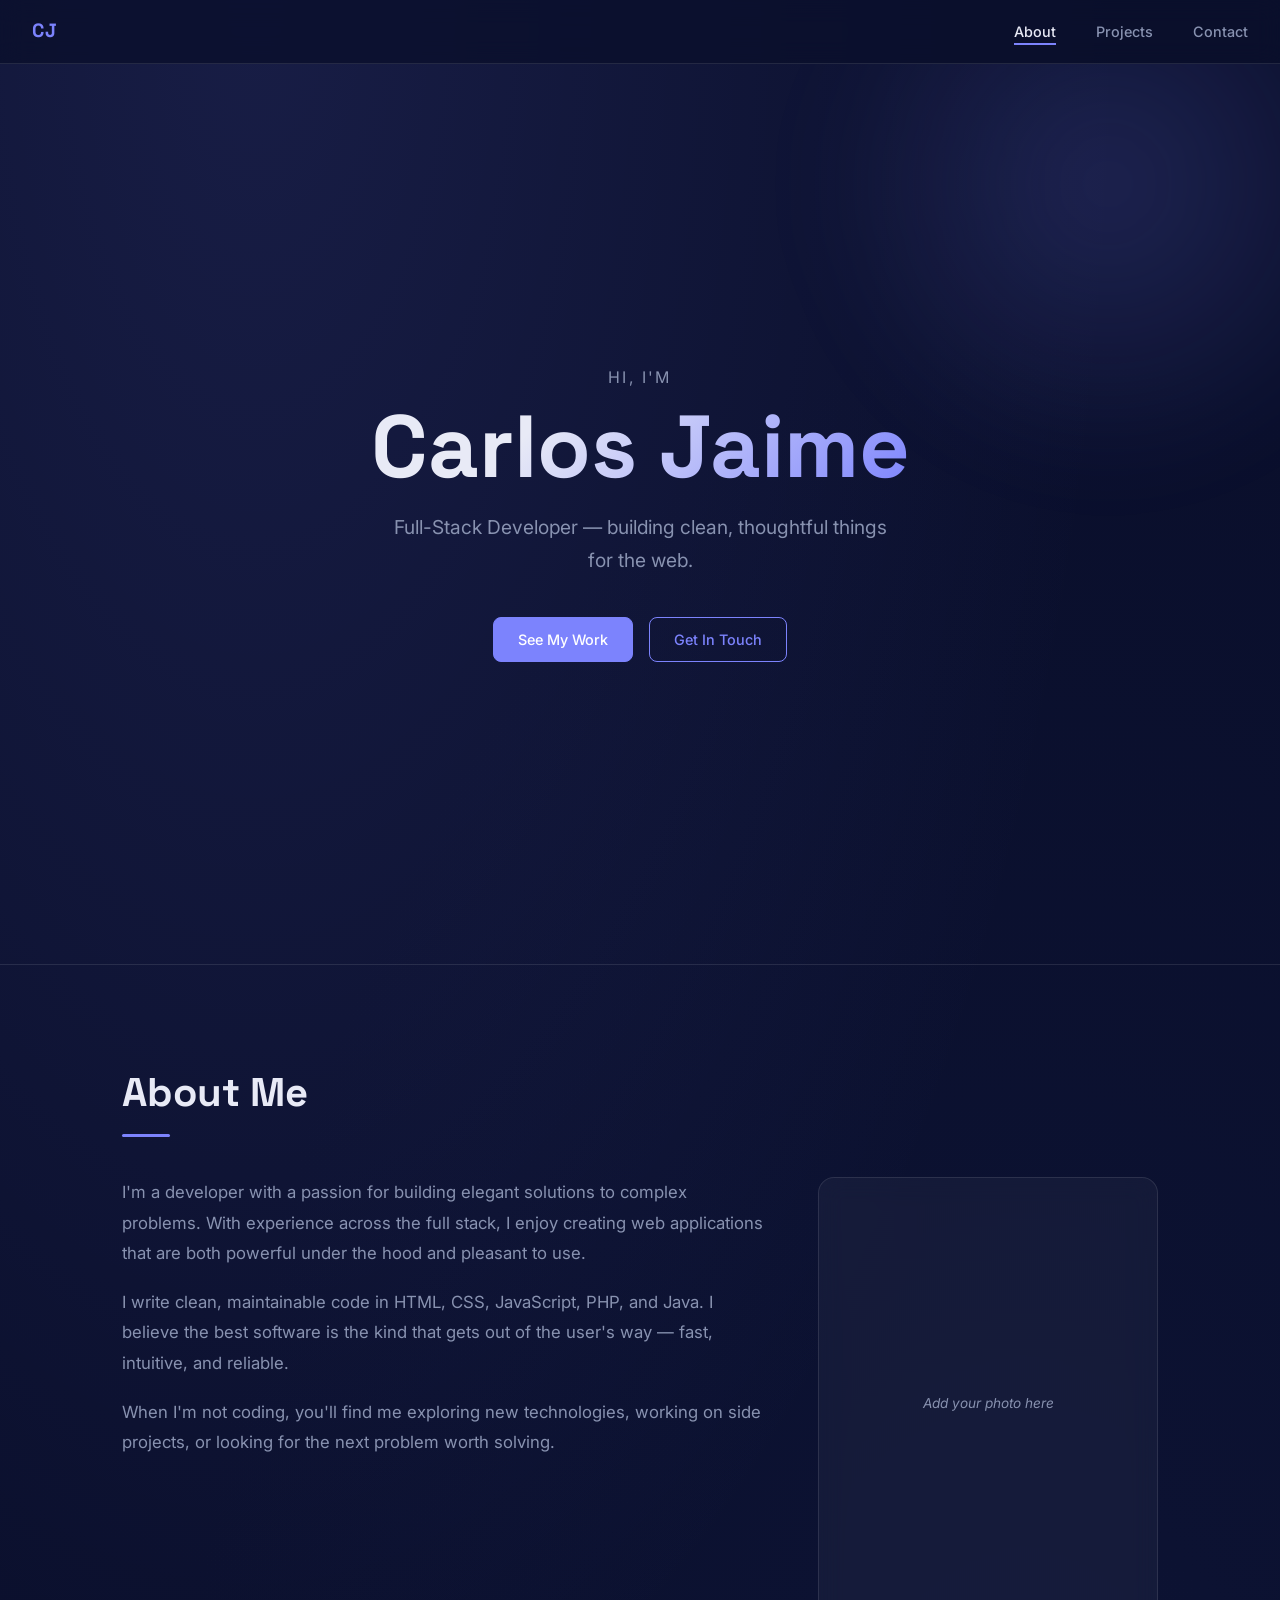
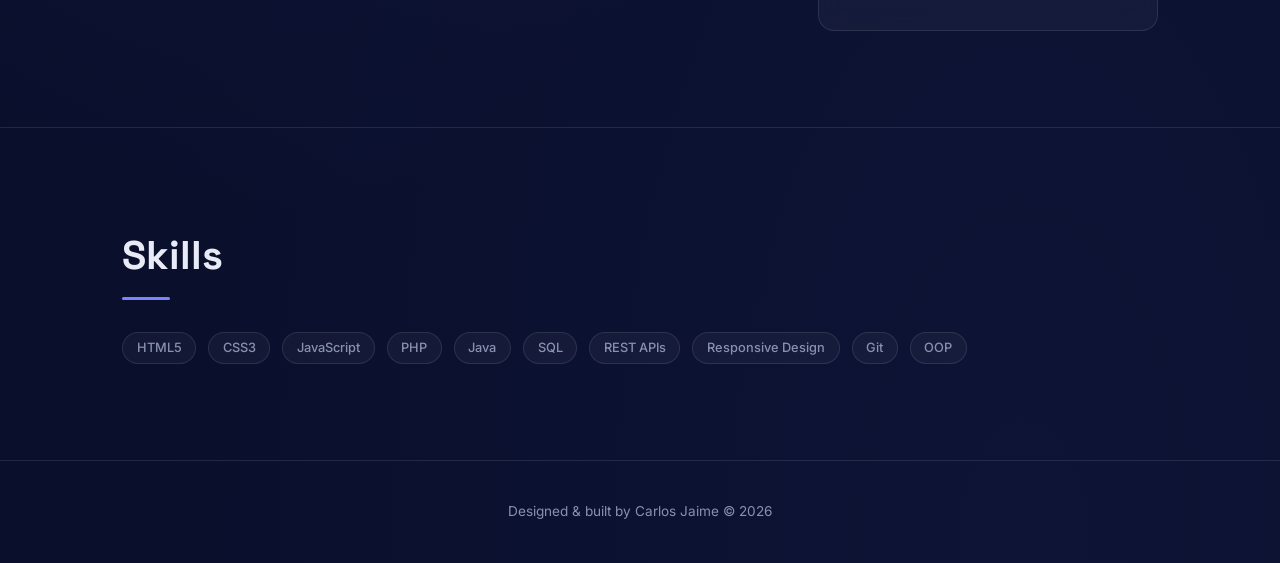
==== index.html @ a00077f0 "Initial portfolio site — 3-page glass-morphism layout - index.html: About Me with hero, bio grid, an" ====
<!DOCTYPE html>
<html lang="en">
<head>
  <meta charset="UTF-8">
  <meta name="viewport" content="width=device-width, initial-scale=1.0">
  <meta name="description" content="Portfolio of Carlos Jaime — Full-Stack Developer specializing in web technologies.">
  <title>Carlos Jaime — Developer</title>
  <link rel="stylesheet" href="css/style.css">
</head>
<body>

  <!-- ── Navigation ─────────────────────────────────────────────────────── -->
  <header>
    <nav class="nav" role="navigation" aria-label="Main navigation">
      <a href="index.html" class="nav__brand">CJ</a>
      <button class="nav__toggle" aria-label="Toggle navigation" aria-expanded="false">&#9776;</button>
      <ul class="nav__links">
        <li><a href="index.html"    class="nav__link">About</a></li>
        <li><a href="projects.html" class="nav__link">Projects</a></li>
        <li><a href="contact.html"  class="nav__link">Contact</a></li>
      </ul>
    </nav>
  </header>

  <main>

    <!-- ── Hero ───────────────────────────────────────────────────────────── -->
    <section class="hero" id="hero" aria-label="Introduction">
      <div class="hero__content">
        <p class="hero__greeting">Hi, I'm</p>
        <h1 class="hero__name">Carlos Jaime</h1>
        <p class="hero__tagline">
          Full-Stack Developer — building clean, thoughtful things for the web.
        </p>
        <div class="hero__actions">
          <a href="projects.html" class="btn btn--solid">See My Work</a>
          <a href="contact.html"  class="btn">Get In Touch</a>
        </div>
      </div>
    </section>

    <!-- ── About / Bio ────────────────────────────────────────────────────── -->
    <section class="bio section" id="about">
      <div class="container">
        <h2 class="section-title">About Me</h2>
        <div class="bio__grid">
          <div class="bio__text">
            <p>
              I'm a developer with a passion for building elegant solutions to complex problems.
              With experience across the full stack, I enjoy creating web applications that are
              both powerful under the hood and pleasant to use.
            </p>
            <p>
              I write clean, maintainable code in HTML, CSS, JavaScript, PHP, and Java.
              I believe the best software is the kind that gets out of the user's way —
              fast, intuitive, and reliable.
            </p>
            <p>
              When I'm not coding, you'll find me exploring new technologies, working on
              side projects, or looking for the next problem worth solving.
            </p>
          </div>
          <div class="bio__image-card glass-card">
            <!-- Replace the span below with an <img src="assets/photo.jpg" alt="Carlos Jaime"> when ready -->
            <span class="bio__img-label">Add your photo here</span>
          </div>
        </div>
      </div>
    </section>

    <!-- ── Skills ─────────────────────────────────────────────────────────── -->
    <section class="skills section" id="skills">
      <div class="container">
        <h2 class="section-title">Skills</h2>
        <div class="skills__grid">
          <span class="skill-chip">HTML5</span>
          <span class="skill-chip">CSS3</span>
          <span class="skill-chip">JavaScript</span>
          <span class="skill-chip">PHP</span>
          <span class="skill-chip">Java</span>
          <span class="skill-chip">SQL</span>
          <span class="skill-chip">REST APIs</span>
          <span class="skill-chip">Responsive Design</span>
          <span class="skill-chip">Git</span>
          <span class="skill-chip">OOP</span>
        </div>
      </div>
    </section>

  </main>

  <!-- ── Footer ─────────────────────────────────────────────────────────── -->
  <footer class="footer">
    <p class="footer__text">Designed &amp; built by Carlos Jaime &copy; 2026</p>
  </footer>

  <script src="js/main.js"></script>
</body>
</html>
---- css/style.css ----
@import url('https://fonts.googleapis.com/css2?family=Inter:wght@300;400;500&family=Space+Grotesk:wght@500;600;700&display=swap');

/* ─── Variables ─────────────────────────────────────────────────────────── */
:root {
  --color-bg:           #0a0f2c;
  --color-bg-mid:       #0e1538;
  --color-bg-surface:   rgba(255, 255, 255, 0.04);
  --color-text-primary: #e8eaf6;
  --color-text-muted:   #8892b0;
  --color-accent:       #7c83fd;
  --color-accent-glow:  rgba(124, 131, 253, 0.25);
  --color-glass-border: rgba(255, 255, 255, 0.10);
  --color-nav-bg:       rgba(10, 15, 44, 0.80);
  --color-error:        #f87171;

  --font-display: 'Space Grotesk', sans-serif;
  --font-body:    'Inter', sans-serif;

  --radius-card: 16px;
  --radius-btn:  8px;
  --radius-input: 8px;

  --blur-glass: blur(12px);

  --transition-base: 0.25s ease;
  --transition-slow: 0.45s ease;

  --space-section: 6rem;
  --space-gap:     2rem;
}

/* ─── Reset ─────────────────────────────────────────────────────────────── */
*, *::before, *::after { box-sizing: border-box; margin: 0; padding: 0; }
html { scroll-behavior: smooth; }

body {
  font-family: var(--font-body);
  font-weight: 400;
  color: var(--color-text-primary);
  background-color: var(--color-bg);
  background-image: radial-gradient(ellipse at 20% 0%, rgba(124, 131, 253, 0.12) 0%, transparent 60%),
                    radial-gradient(ellipse at 80% 100%, rgba(14, 21, 56, 0.8) 0%, transparent 60%);
  min-height: 100vh;
  line-height: 1.6;
  -webkit-font-smoothing: antialiased;
}

img { display: block; max-width: 100%; }
a { color: inherit; text-decoration: none; }
ul { list-style: none; }
button { font-family: inherit; cursor: pointer; }

/* ─── Layout Utilities ───────────────────────────────────────────────────── */
.container {
  max-width: 1100px;
  margin: 0 auto;
  padding: 0 2rem;
}

.container--narrow {
  max-width: 660px;
  margin: 0 auto;
  padding: 0 2rem;
}

.section {
  padding: var(--space-section) 0;
}

.section-title,
.page-title {
  font-family: var(--font-display);
  font-weight: 700;
  font-size: clamp(1.75rem, 4vw, 2.5rem);
  color: var(--color-text-primary);
  margin-bottom: 0.5rem;
}

.section-title::after {
  content: '';
  display: block;
  width: 48px;
  height: 3px;
  background: var(--color-accent);
  border-radius: 2px;
  margin-top: 0.6rem;
}

.page-subtitle {
  color: var(--color-text-muted);
  font-size: 1.05rem;
  margin-top: 0.5rem;
}

/* ─── Navigation ─────────────────────────────────────────────────────────── */
.nav {
  position: sticky;
  top: 0;
  z-index: 100;
  background: var(--color-nav-bg);
  backdrop-filter: var(--blur-glass);
  -webkit-backdrop-filter: var(--blur-glass);
  border-bottom: 1px solid var(--color-glass-border);
  display: flex;
  align-items: center;
  justify-content: space-between;
  padding: 1rem 2rem;
  transition: box-shadow var(--transition-base);
}

.nav--scrolled {
  box-shadow: 0 4px 32px rgba(0, 0, 0, 0.45);
}

.nav__brand {
  font-family: var(--font-display);
  font-weight: 700;
  font-size: 1.2rem;
  color: var(--color-accent);
  letter-spacing: 0.03em;
}

.nav__links {
  display: flex;
  gap: 2.5rem;
}

.nav__link {
  font-size: 0.9rem;
  font-weight: 500;
  color: var(--color-text-muted);
  padding-bottom: 3px;
  border-bottom: 2px solid transparent;
  transition: color var(--transition-base), border-color var(--transition-base);
}

.nav__link:hover,
.nav__link--active {
  color: var(--color-text-primary);
  border-bottom-color: var(--color-accent);
}

.nav__toggle {
  display: none;
  background: none;
  border: 1px solid var(--color-glass-border);
  border-radius: 6px;
  color: var(--color-text-primary);
  font-size: 1.2rem;
  padding: 0.3rem 0.6rem;
  line-height: 1;
  transition: border-color var(--transition-base);
}

.nav__toggle:hover {
  border-color: var(--color-accent);
  color: var(--color-accent);
}

/* ─── Glass Card ─────────────────────────────────────────────────────────── */
.glass-card {
  background: var(--color-bg-surface);
  border: 1px solid var(--color-glass-border);
  border-radius: var(--radius-card);
  backdrop-filter: var(--blur-glass);
  -webkit-backdrop-filter: var(--blur-glass);
  padding: 2rem;
  transition: transform var(--transition-base),
              box-shadow var(--transition-base),
              border-color var(--transition-base),
              opacity 0.5s ease;
}

.glass-card:hover {
  transform: translateY(-4px);
  box-shadow: 0 8px 40px var(--color-accent-glow);
  border-color: rgba(124, 131, 253, 0.28);
}

/* ─── Buttons ────────────────────────────────────────────────────────────── */
.btn {
  display: inline-block;
  font-family: var(--font-body);
  font-weight: 500;
  font-size: 0.9rem;
  padding: 0.65rem 1.5rem;
  border-radius: var(--radius-btn);
  border: 1px solid var(--color-accent);
  background: transparent;
  color: var(--color-accent);
  cursor: pointer;
  transition: background var(--transition-base),
              color var(--transition-base),
              box-shadow var(--transition-base),
              transform var(--transition-base);
}

.btn:hover {
  background: var(--color-accent);
  color: #fff;
  box-shadow: 0 0 24px var(--color-accent-glow);
  transform: translateY(-1px);
}

.btn--solid {
  background: var(--color-accent);
  color: #fff;
}

.btn--solid:hover {
  background: transparent;
  color: var(--color-accent);
}

/* ─── Skill Chip ─────────────────────────────────────────────────────────── */
.skill-chip {
  display: inline-block;
  font-size: 0.8rem;
  font-weight: 500;
  color: var(--color-text-muted);
  background: var(--color-bg-surface);
  border: 1px solid var(--color-glass-border);
  border-radius: 100px;
  padding: 0.3rem 0.85rem;
  transition: color var(--transition-base),
              border-color var(--transition-base),
              opacity 0.5s ease,
              transform 0.5s ease;
}

.skill-chip:hover {
  color: var(--color-accent);
  border-color: rgba(124, 131, 253, 0.4);
}

/* ─── Scroll Reveal ──────────────────────────────────────────────────────── */
.glass-card,
.skill-chip {
  opacity: 0;
  transform: translateY(20px);
}

.glass-card.visible,
.skill-chip.visible {
  opacity: 1;
  transform: translateY(0);
}

/* ─── Footer ─────────────────────────────────────────────────────────────── */
.footer {
  border-top: 1px solid var(--color-glass-border);
  padding: 2.5rem 2rem;
  text-align: center;
}

.footer__text {
  font-size: 0.85rem;
  color: var(--color-text-muted);
}

/* ═══════════════════════════════════════════════════════════════════════════
   INDEX.HTML — About Me
═══════════════════════════════════════════════════════════════════════════ */

/* Hero */
.hero {
  position: relative;
  min-height: 100svh;
  min-height: 100vh;
  display: flex;
  align-items: center;
  justify-content: center;
  overflow: hidden;
  padding: 2rem;
}

.hero::before {
  content: '';
  position: absolute;
  top: -20%;
  right: -10%;
  width: 600px;
  height: 600px;
  background: radial-gradient(circle, rgba(124, 131, 253, 0.18) 0%, transparent 70%);
  filter: blur(40px);
  pointer-events: none;
  animation: orb-float 8s ease-in-out infinite;
}

@keyframes orb-float {
  0%, 100% { transform: translateY(0) scale(1); }
  50%       { transform: translateY(-30px) scale(1.05); }
}

.hero__content {
  text-align: center;
  max-width: 720px;
  position: relative;
  z-index: 1;
}

.hero__greeting {
  font-size: 1rem;
  color: var(--color-text-muted);
  letter-spacing: 0.15em;
  text-transform: uppercase;
  margin-bottom: 0.5rem;
}

.hero__name {
  font-family: var(--font-display);
  font-weight: 700;
  font-size: clamp(2.8rem, 8vw, 5.5rem);
  line-height: 1.1;
  background: linear-gradient(135deg, #e8eaf6 30%, var(--color-accent));
  -webkit-background-clip: text;
  -webkit-text-fill-color: transparent;
  background-clip: text;
  margin-bottom: 1rem;
}

.hero__tagline {
  font-size: clamp(1rem, 2.5vw, 1.2rem);
  color: var(--color-text-muted);
  max-width: 520px;
  margin: 0 auto 2.5rem;
  line-height: 1.7;
}

.hero__actions {
  display: flex;
  gap: 1rem;
  justify-content: center;
  flex-wrap: wrap;
}

/* Bio */
.bio {
  border-top: 1px solid var(--color-glass-border);
}

.bio__grid {
  display: grid;
  grid-template-columns: 1fr 340px;
  gap: 3rem;
  align-items: start;
  margin-top: 2.5rem;
}

.bio__text p {
  color: var(--color-text-muted);
  line-height: 1.8;
  margin-bottom: 1.2rem;
  font-size: 1.05rem;
}

.bio__text p:last-child { margin-bottom: 0; }

.bio__image-card {
  aspect-ratio: 3 / 4;
  display: flex;
  align-items: center;
  justify-content: center;
  text-align: center;
  padding: 0;
  overflow: hidden;
}

.bio__image-card img {
  width: 100%;
  height: 100%;
  object-fit: cover;
  border-radius: var(--radius-card);
}

.bio__img-label {
  font-size: 0.85rem;
  color: var(--color-text-muted);
  font-style: italic;
}

/* Skills */
.skills {
  border-top: 1px solid var(--color-glass-border);
}

.skills__grid {
  display: flex;
  flex-wrap: wrap;
  gap: 0.75rem;
  margin-top: 2rem;
}

/* ═══════════════════════════════════════════════════════════════════════════
   PROJECTS.HTML
═══════════════════════════════════════════════════════════════════════════ */

.projects-hero {
  padding: calc(var(--space-section) * 0.75) 0 0;
}

.projects {
  border-top: 1px solid var(--color-glass-border);
}

.projects__grid {
  display: grid;
  grid-template-columns: repeat(auto-fill, minmax(300px, 1fr));
  gap: var(--space-gap);
  margin-top: 2.5rem;
}

.project-card {
  padding: 0;
  display: flex;
  flex-direction: column;
  overflow: hidden;
}

.project-card__image-wrap {
  height: 200px;
  background: linear-gradient(135deg, rgba(124, 131, 253, 0.1), rgba(14, 21, 56, 0.6));
  display: flex;
  align-items: center;
  justify-content: center;
  border-bottom: 1px solid var(--color-glass-border);
}

.project-card__img-label {
  font-size: 0.8rem;
  color: var(--color-text-muted);
  font-style: italic;
  letter-spacing: 0.05em;
}

.project-card__body {
  padding: 1.5rem;
  display: flex;
  flex-direction: column;
  gap: 0.85rem;
  flex: 1;
}

.project-card__title {
  font-family: var(--font-display);
  font-weight: 600;
  font-size: 1.1rem;
  color: var(--color-text-primary);
}

.project-card__desc {
  font-size: 0.9rem;
  color: var(--color-text-muted);
  line-height: 1.65;
  flex: 1;
}

.project-card__tags {
  display: flex;
  flex-wrap: wrap;
  gap: 0.5rem;
}

.project-card__links {
  display: flex;
  gap: 0.75rem;
  flex-wrap: wrap;
  margin-top: 0.25rem;
}

.project-card__links .btn {
  font-size: 0.82rem;
  padding: 0.5rem 1.1rem;
}

/* ═══════════════════════════════════════════════════════════════════════════
   CONTACT.HTML
═══════════════════════════════════════════════════════════════════════════ */

.contact-hero {
  padding: calc(var(--space-section) * 0.75) 0 0;
}

.contact {
  border-top: 1px solid var(--color-glass-border);
}

.contact-form {
  margin-top: 2.5rem;
  display: flex;
  flex-direction: column;
  gap: 1.5rem;
}

.form-group {
  display: flex;
  flex-direction: column;
  gap: 0.4rem;
}

.form-label {
  font-size: 0.85rem;
  font-weight: 500;
  color: var(--color-text-muted);
  letter-spacing: 0.04em;
  text-transform: uppercase;
}

.form-input {
  width: 100%;
  background: rgba(255, 255, 255, 0.04);
  border: 1px solid var(--color-glass-border);
  border-radius: var(--radius-input);
  color: var(--color-text-primary);
  font-family: var(--font-body);
  font-size: 0.95rem;
  padding: 0.75rem 1rem;
  transition: border-color var(--transition-base), box-shadow var(--transition-base);
  outline: none;
  resize: none;
}

.form-input::placeholder {
  color: rgba(136, 146, 176, 0.5);
}

.form-input:focus {
  border-color: var(--color-accent);
  box-shadow: 0 0 0 3px var(--color-accent-glow);
}

.form-input--error {
  border-color: var(--color-error);
  box-shadow: 0 0 0 3px rgba(248, 113, 113, 0.15);
}

.form-input--textarea {
  min-height: 140px;
}

.form-error {
  font-size: 0.8rem;
  color: var(--color-error);
  min-height: 1.1rem;
}

.form-success {
  text-align: center;
  padding: 1rem;
  border-radius: var(--radius-btn);
  background: rgba(124, 131, 253, 0.12);
  border: 1px solid rgba(124, 131, 253, 0.3);
  color: var(--color-accent);
  font-size: 0.95rem;
}

/* ═══════════════════════════════════════════════════════════════════════════
   RESPONSIVE — 768px
═══════════════════════════════════════════════════════════════════════════ */

@media (max-width: 768px) {
  :root {
    --space-section: 4rem;
    --space-gap: 1.25rem;
  }

  .container,
  .container--narrow {
    padding: 0 1.25rem;
  }

  /* Nav mobile */
  .nav {
    flex-wrap: wrap;
    padding: 1rem 1.25rem;
  }

  .nav__toggle {
    display: block;
  }

  .nav__links {
    display: none;
    flex-direction: column;
    gap: 0;
    width: 100%;
    margin-top: 0.75rem;
    border-top: 1px solid var(--color-glass-border);
    padding-top: 0.75rem;
  }

  .nav__links--open {
    display: flex;
  }

  .nav__link {
    padding: 0.6rem 0;
    border-bottom: none;
    border-left: 2px solid transparent;
    padding-left: 0.75rem;
  }

  .nav__link:hover,
  .nav__link--active {
    border-bottom: none;
    border-left-color: var(--color-accent);
  }

  /* Hero */
  .hero { padding: 1.5rem 1.25rem; }

  /* Bio grid */
  .bio__grid {
    grid-template-columns: 1fr;
    gap: 2rem;
  }

  .bio__image-card {
    aspect-ratio: 4 / 3;
    max-width: 340px;
    margin: 0 auto;
  }

  /* Projects */
  .projects__grid {
    grid-template-columns: 1fr;
  }

  /* Glass cards on touch: no hover lift (it sticks on mobile) */
  .glass-card:hover {
    transform: none;
  }
}
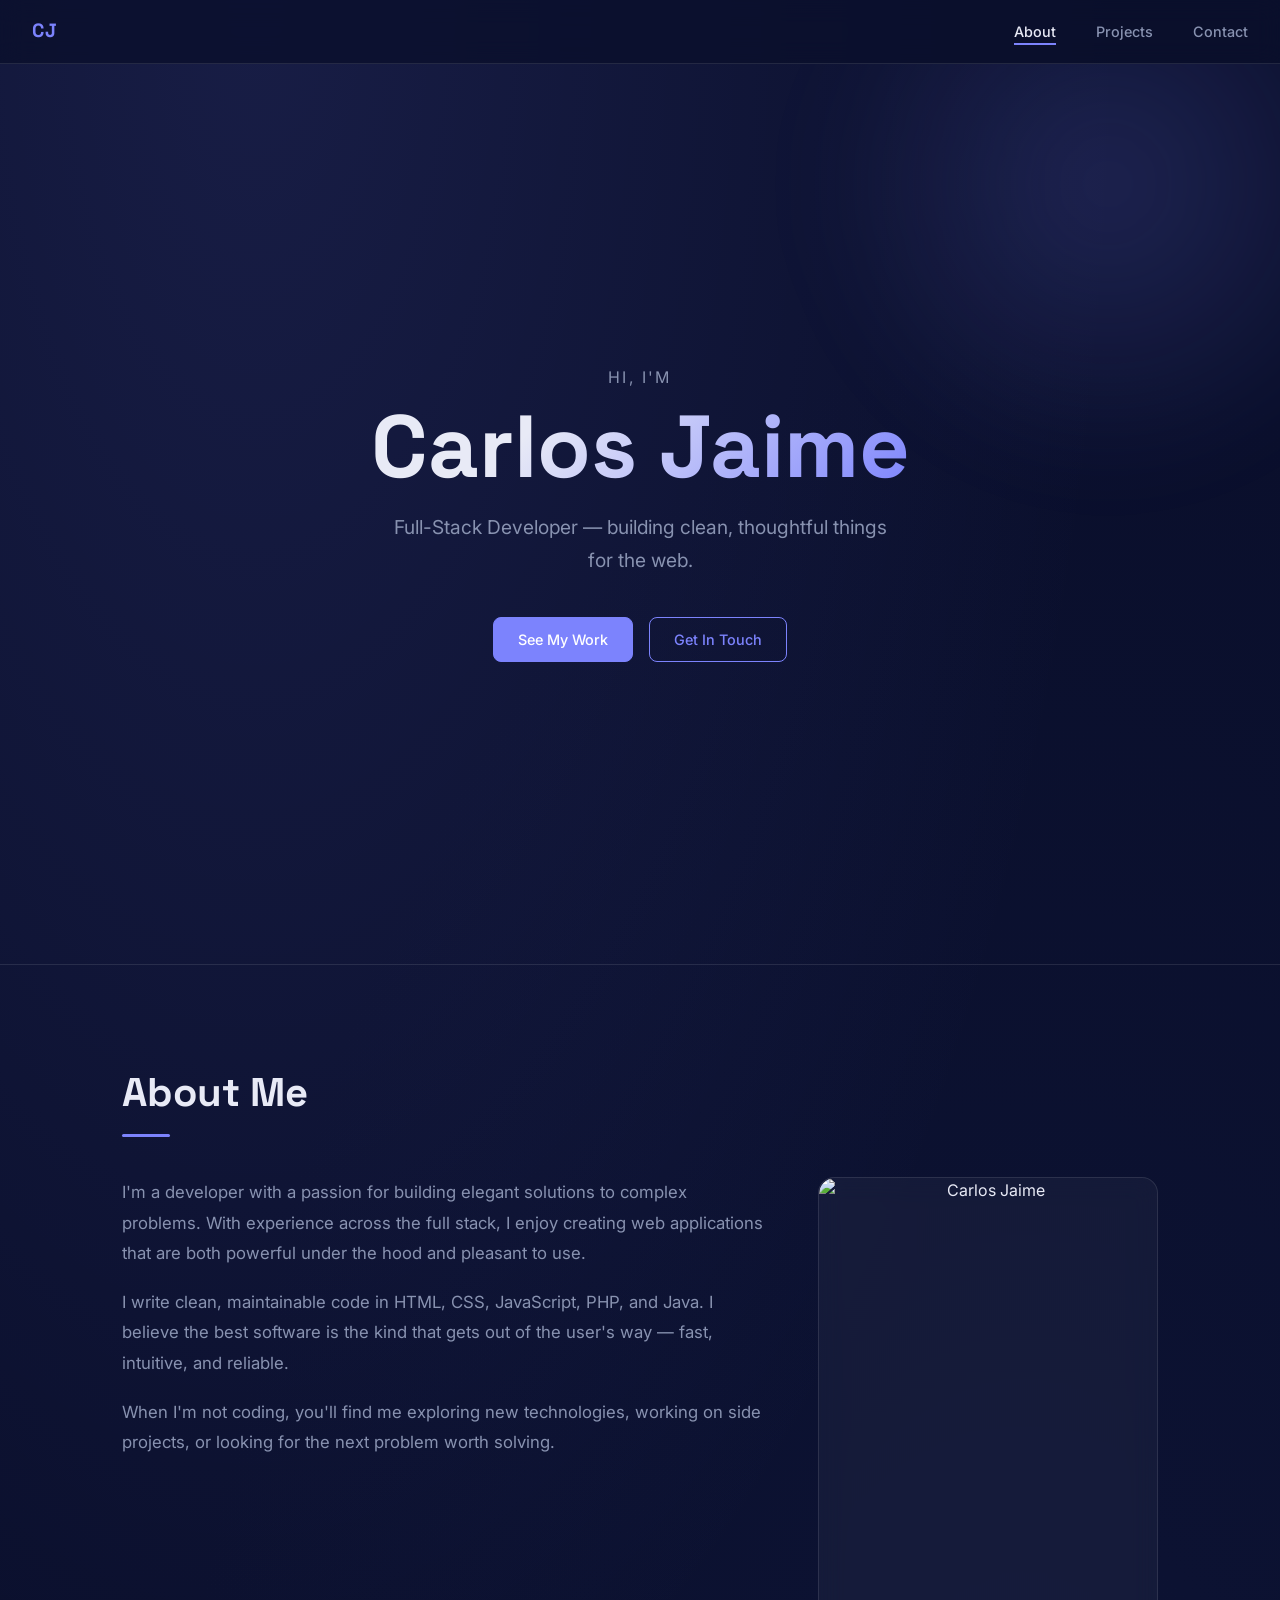
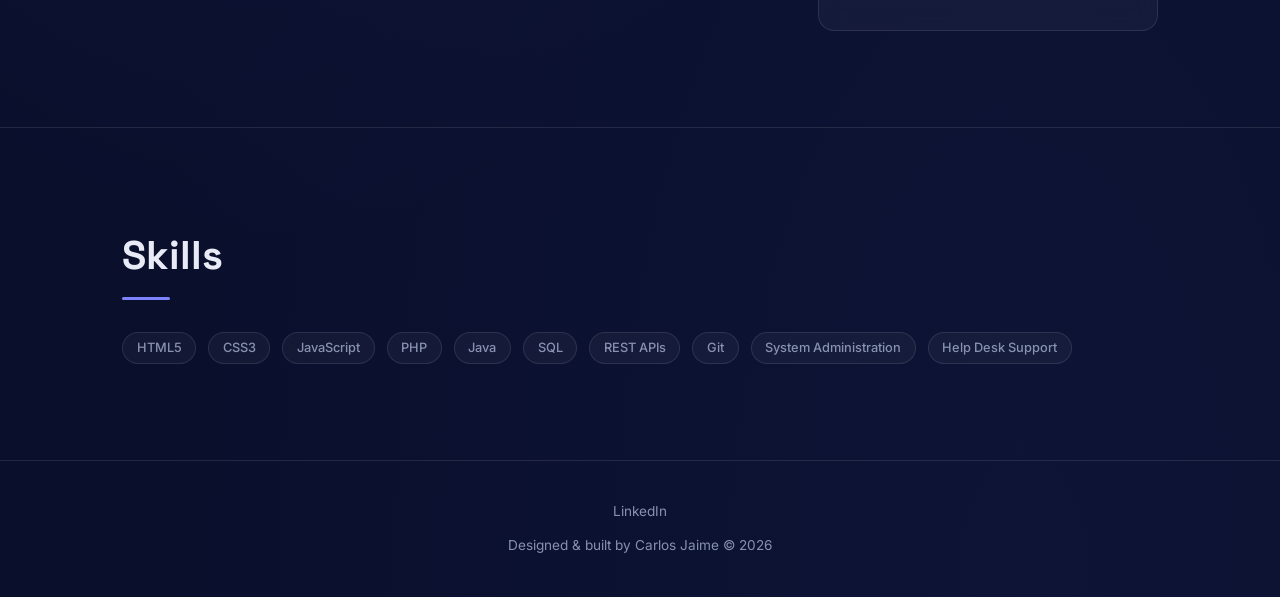
==== commit a552ddfe: "Add PHP contact form, security hardening, and LinkedIn link - contact.php: server-side validation, s" ====
--- a/index.html
+++ b/index.html
@@ -61,8 +61,7 @@
             </p>
           </div>
           <div class="bio__image-card glass-card">
-            <!-- Replace the span below with an <img src="assets/photo.jpg" alt="Carlos Jaime"> when ready -->
-            <span class="bio__img-label">Add your photo here</span>
+            <img src="assets/carlosphoto.jpg" alt="Carlos Jaime">
           </div>
         </div>
       </div>
@@ -80,9 +79,9 @@
           <span class="skill-chip">Java</span>
           <span class="skill-chip">SQL</span>
           <span class="skill-chip">REST APIs</span>
-          <span class="skill-chip">Responsive Design</span>
           <span class="skill-chip">Git</span>
-          <span class="skill-chip">OOP</span>
+          <span class="skill-chip">System Administration</span>
+          <span class="skill-chip">Help Desk Support</span>
         </div>
       </div>
     </section>
@@ -91,6 +90,9 @@
 
   <!-- ── Footer ─────────────────────────────────────────────────────────── -->
   <footer class="footer">
+    <div class="footer__links">
+      <a href="https://www.linkedin.com/in/carlos-jaime-/" class="footer__link" target="_blank" rel="noopener noreferrer">LinkedIn</a>
+    </div>
     <p class="footer__text">Designed &amp; built by Carlos Jaime &copy; 2026</p>
   </footer>
 
--- a/css/style.css
+++ b/css/style.css
@@ -258,6 +258,23 @@
   color: var(--color-text-muted);
 }
 
+.footer__links {
+  display: flex;
+  justify-content: center;
+  gap: 1.5rem;
+  margin-bottom: 0.75rem;
+}
+
+.footer__link {
+  font-size: 0.85rem;
+  color: var(--color-text-muted);
+  transition: color var(--transition-base);
+}
+
+.footer__link:hover {
+  color: var(--color-accent);
+}
+
 /* ═══════════════════════════════════════════════════════════════════════════
    INDEX.HTML — About Me
 ═══════════════════════════════════════════════════════════════════════════ */
@@ -544,6 +561,18 @@
   min-height: 1.1rem;
 }
 
+/* Honeypot — visually hidden but present in DOM so bots find it */
+.form-honeypot {
+  position: absolute;
+  left: -9999px;
+  width: 1px;
+  height: 1px;
+  overflow: hidden;
+  opacity: 0;
+  pointer-events: none;
+  tabindex: -1;
+}
+
 .form-success {
   text-align: center;
   padding: 1rem;
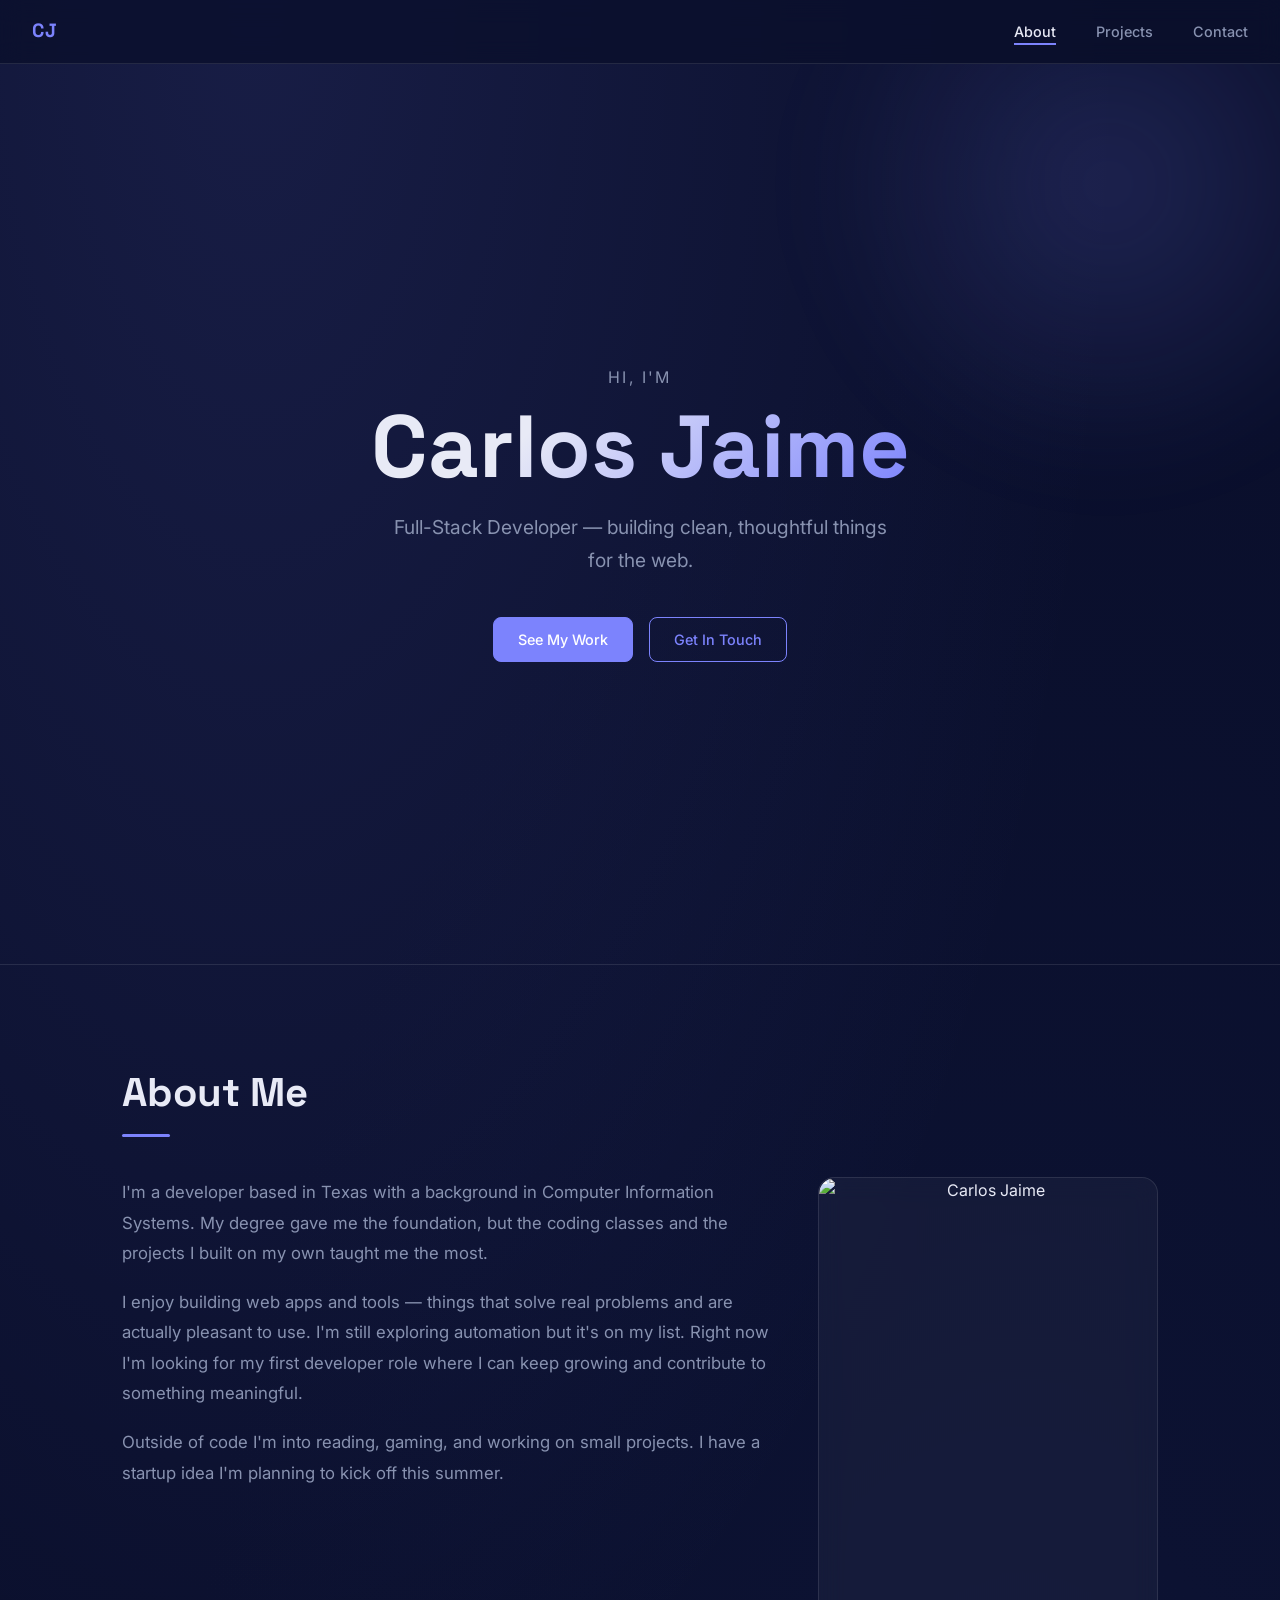
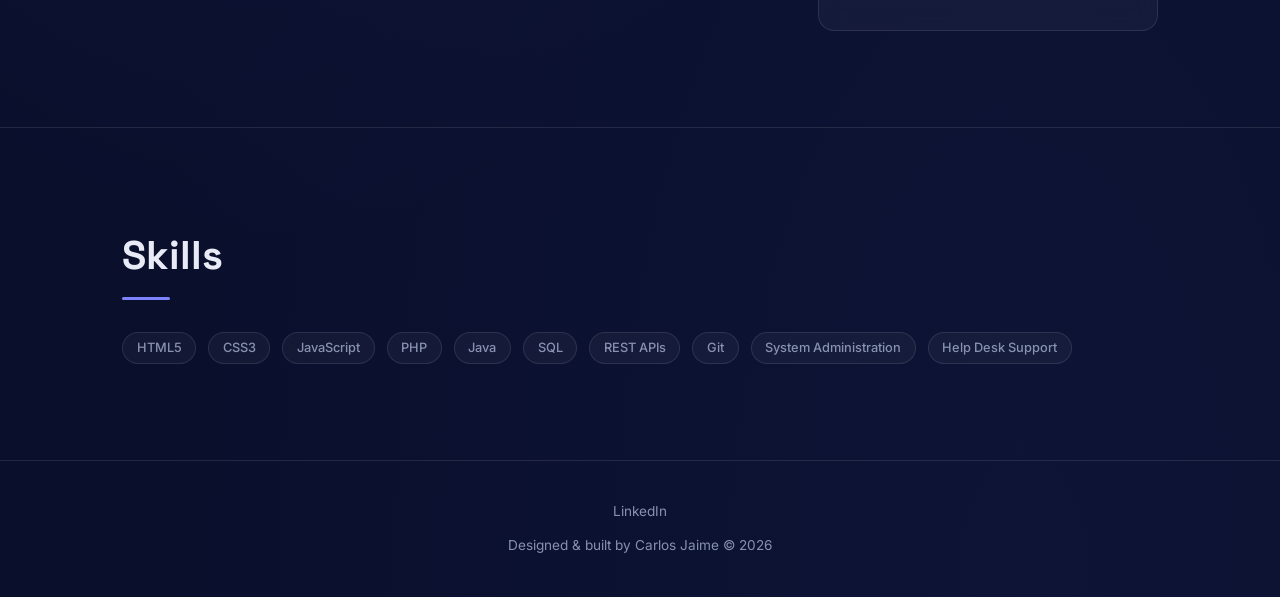
==== commit 13c2ac7b: "Update About Me bio with personal content Co-Authored-By: Claude Sonnet 4.6 <noreply@anthropic.com>" ====
--- a/index.html
+++ b/index.html
@@ -46,18 +46,19 @@
         <div class="bio__grid">
           <div class="bio__text">
             <p>
-              I'm a developer with a passion for building elegant solutions to complex problems.
-              With experience across the full stack, I enjoy creating web applications that are
-              both powerful under the hood and pleasant to use.
+              I'm a developer based in Texas with a background in Computer Information Systems.
+              My degree gave me the foundation, but the coding classes and the projects I built
+              on my own taught me the most.
             </p>
             <p>
-              I write clean, maintainable code in HTML, CSS, JavaScript, PHP, and Java.
-              I believe the best software is the kind that gets out of the user's way —
-              fast, intuitive, and reliable.
+              I enjoy building web apps and tools — things that solve real problems and are
+              actually pleasant to use. I'm still exploring automation but it's on my list.
+              Right now I'm looking for my first developer role where I can keep growing and
+              contribute to something meaningful.
             </p>
             <p>
-              When I'm not coding, you'll find me exploring new technologies, working on
-              side projects, or looking for the next problem worth solving.
+              Outside of code I'm into reading, gaming, and working on small projects.
+              I have a startup idea I'm planning to kick off this summer.
             </p>
           </div>
           <div class="bio__image-card glass-card">
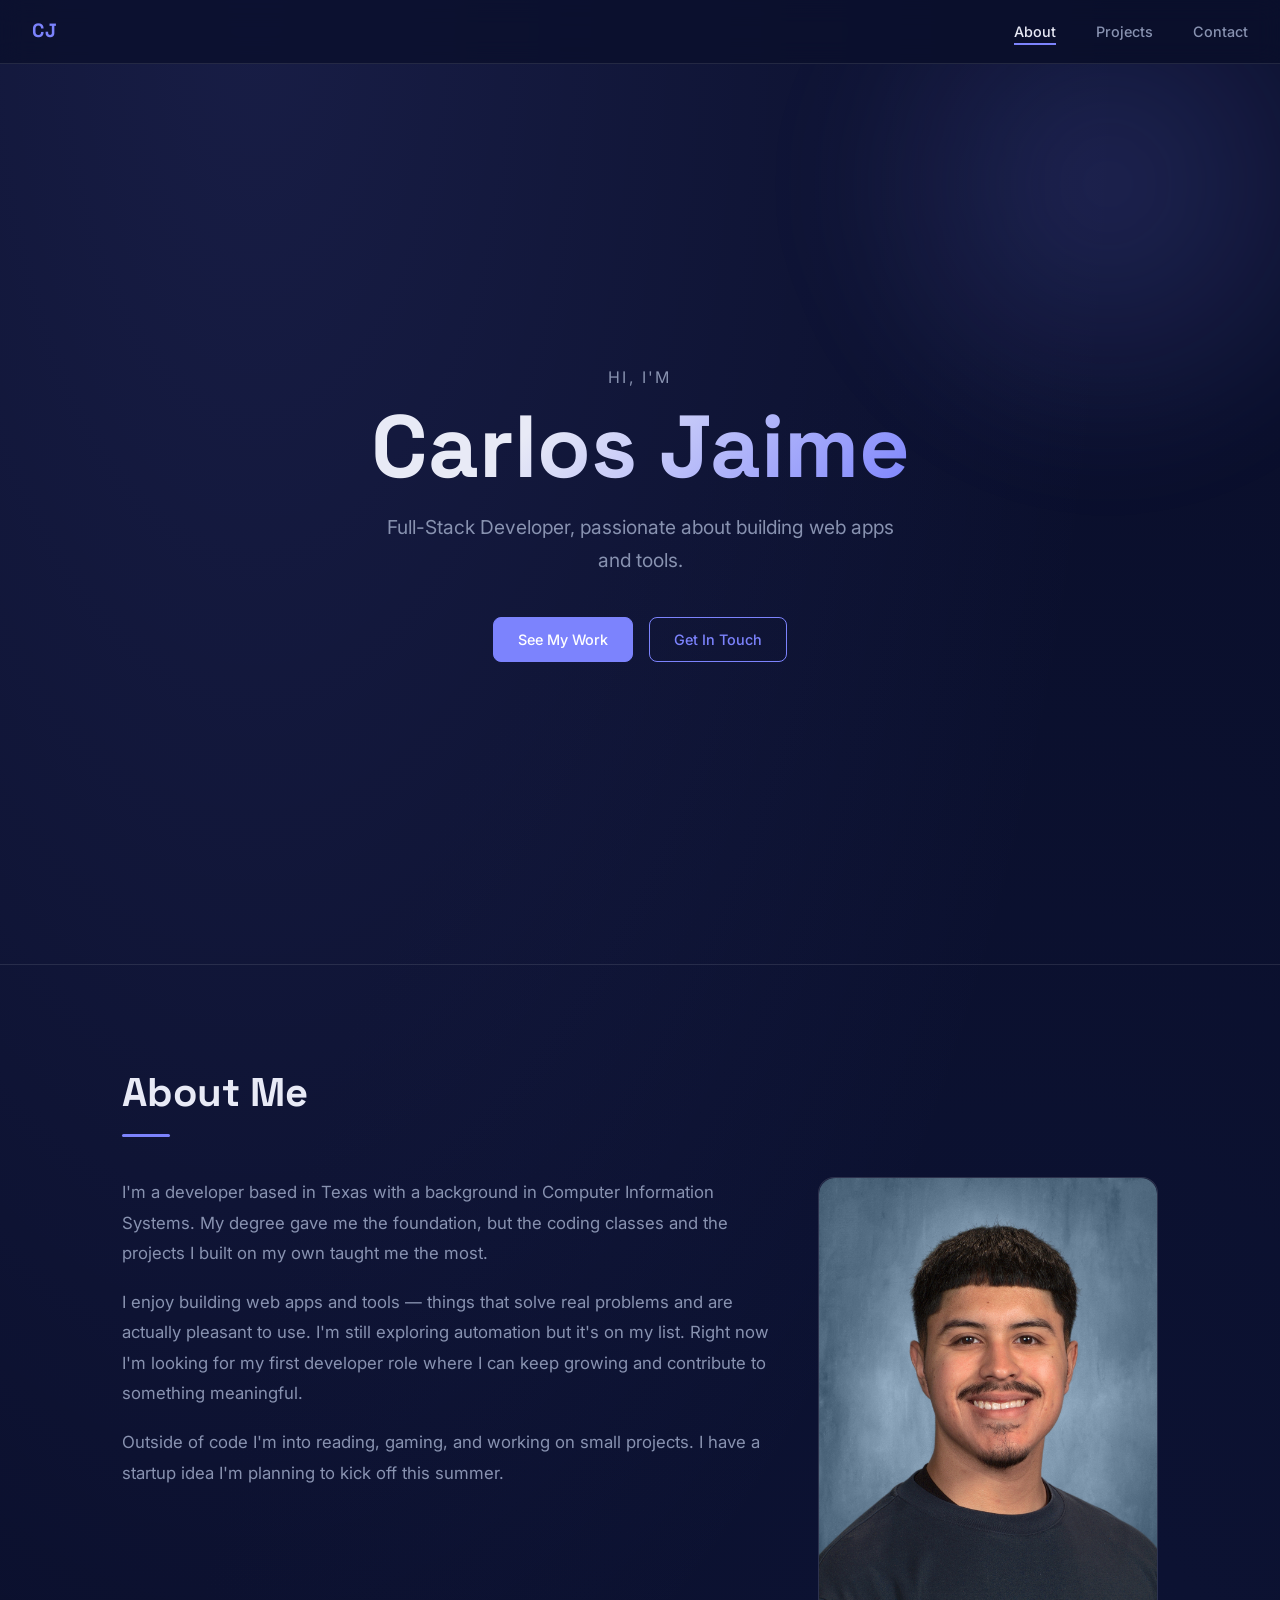
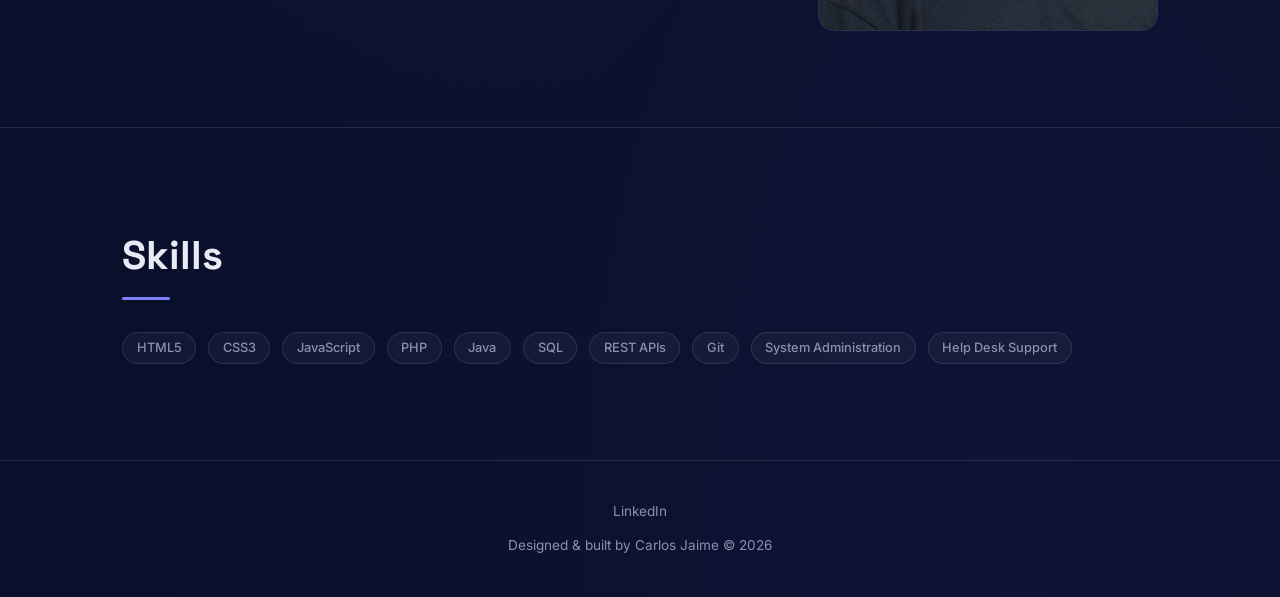
==== commit 1e8606d4: "Update hero tagline, add profile photo" ====
--- a/index.html
+++ b/index.html
@@ -5,6 +5,7 @@
   <meta name="viewport" content="width=device-width, initial-scale=1.0">
   <meta name="description" content="Portfolio of Carlos Jaime — Full-Stack Developer specializing in web technologies.">
   <title>Carlos Jaime — Developer</title>
+  <link rel="icon" type="image/svg+xml" href="favicon.svg">
   <link rel="stylesheet" href="css/style.css">
 </head>
 <body>
@@ -30,7 +31,7 @@
         <p class="hero__greeting">Hi, I'm</p>
         <h1 class="hero__name">Carlos Jaime</h1>
         <p class="hero__tagline">
-          Full-Stack Developer — building clean, thoughtful things for the web.
+          Full-Stack Developer, passionate about building web apps and tools.
         </p>
         <div class="hero__actions">
           <a href="projects.html" class="btn btn--solid">See My Work</a>
--- a/css/style.css
+++ b/css/style.css
@@ -441,6 +441,18 @@
   align-items: center;
   justify-content: center;
   border-bottom: 1px solid var(--color-glass-border);
+  overflow: hidden;
+}
+
+.project-card__image-wrap img {
+  width: 100%;
+  height: 100%;
+  object-fit: cover;
+  transition: transform var(--transition-slow);
+}
+
+.project-card:hover .project-card__image-wrap img {
+  transform: scale(1.04);
 }
 
 .project-card__img-label {
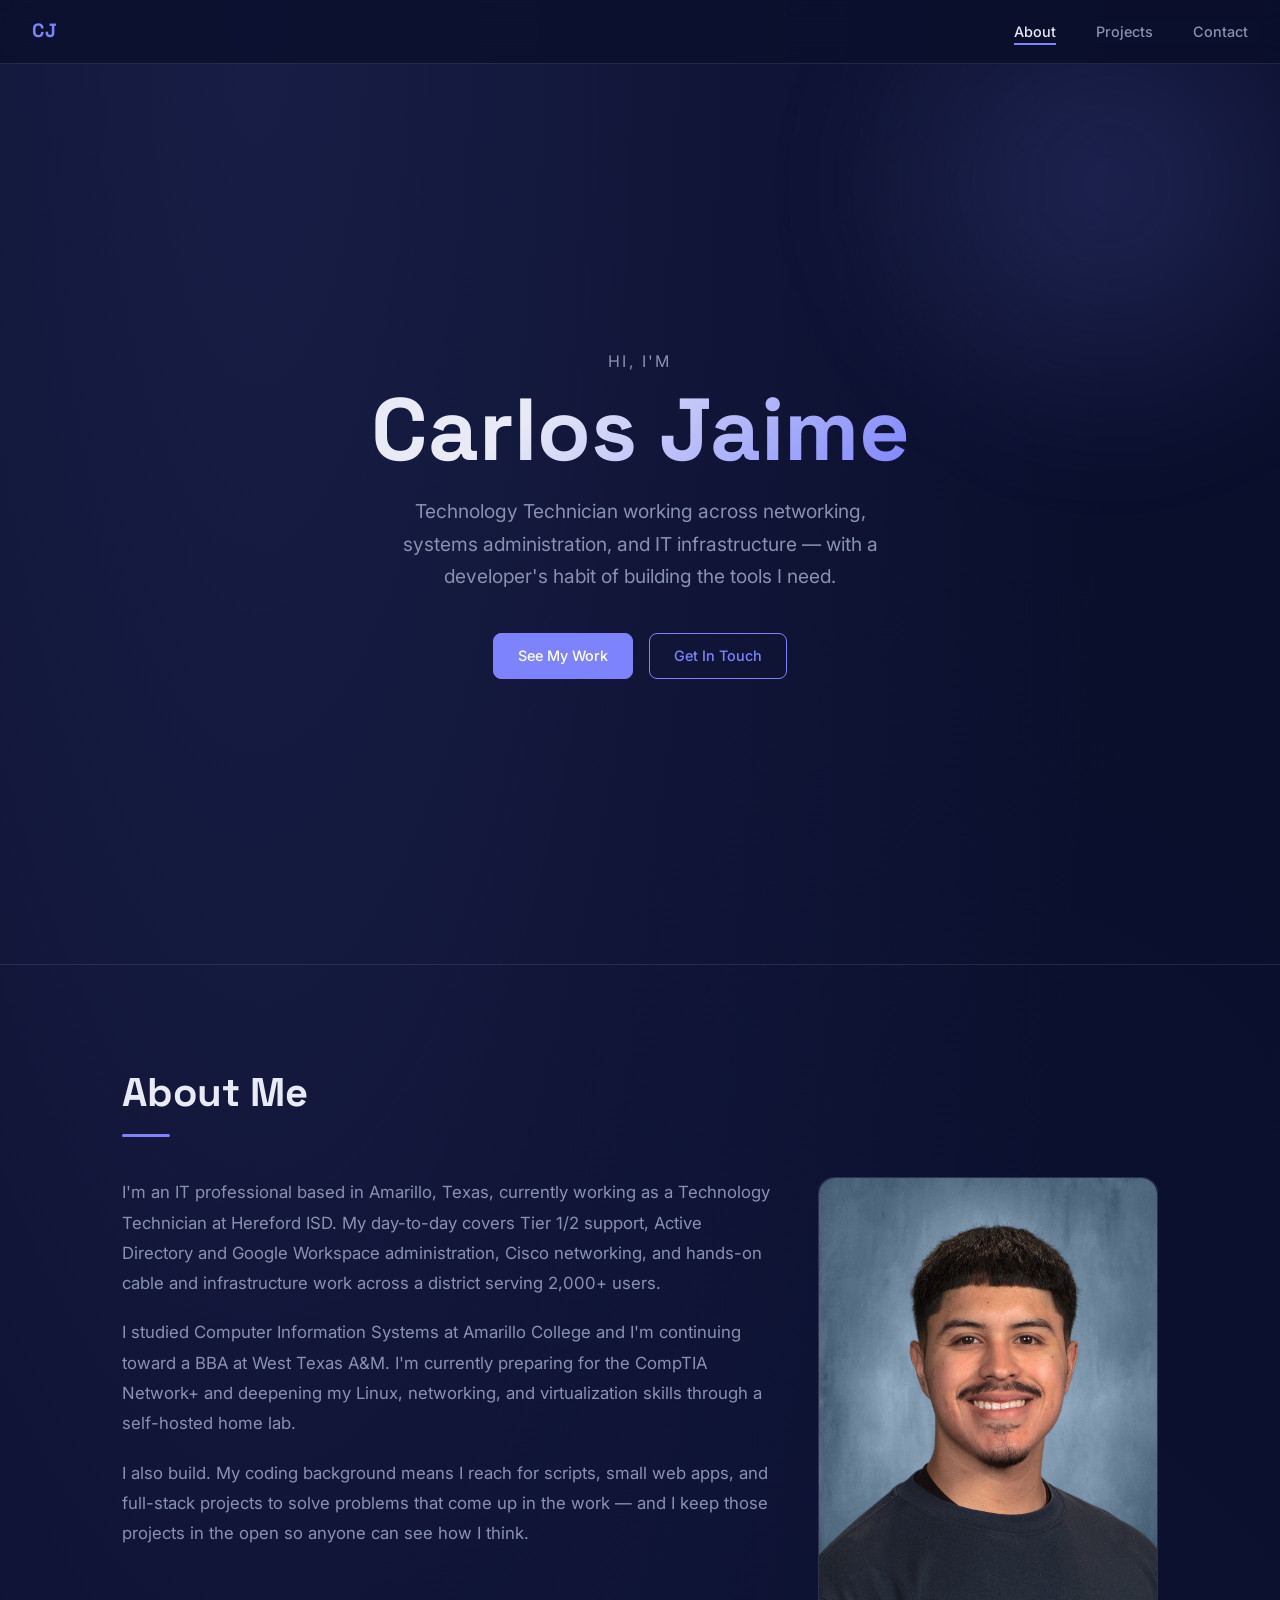
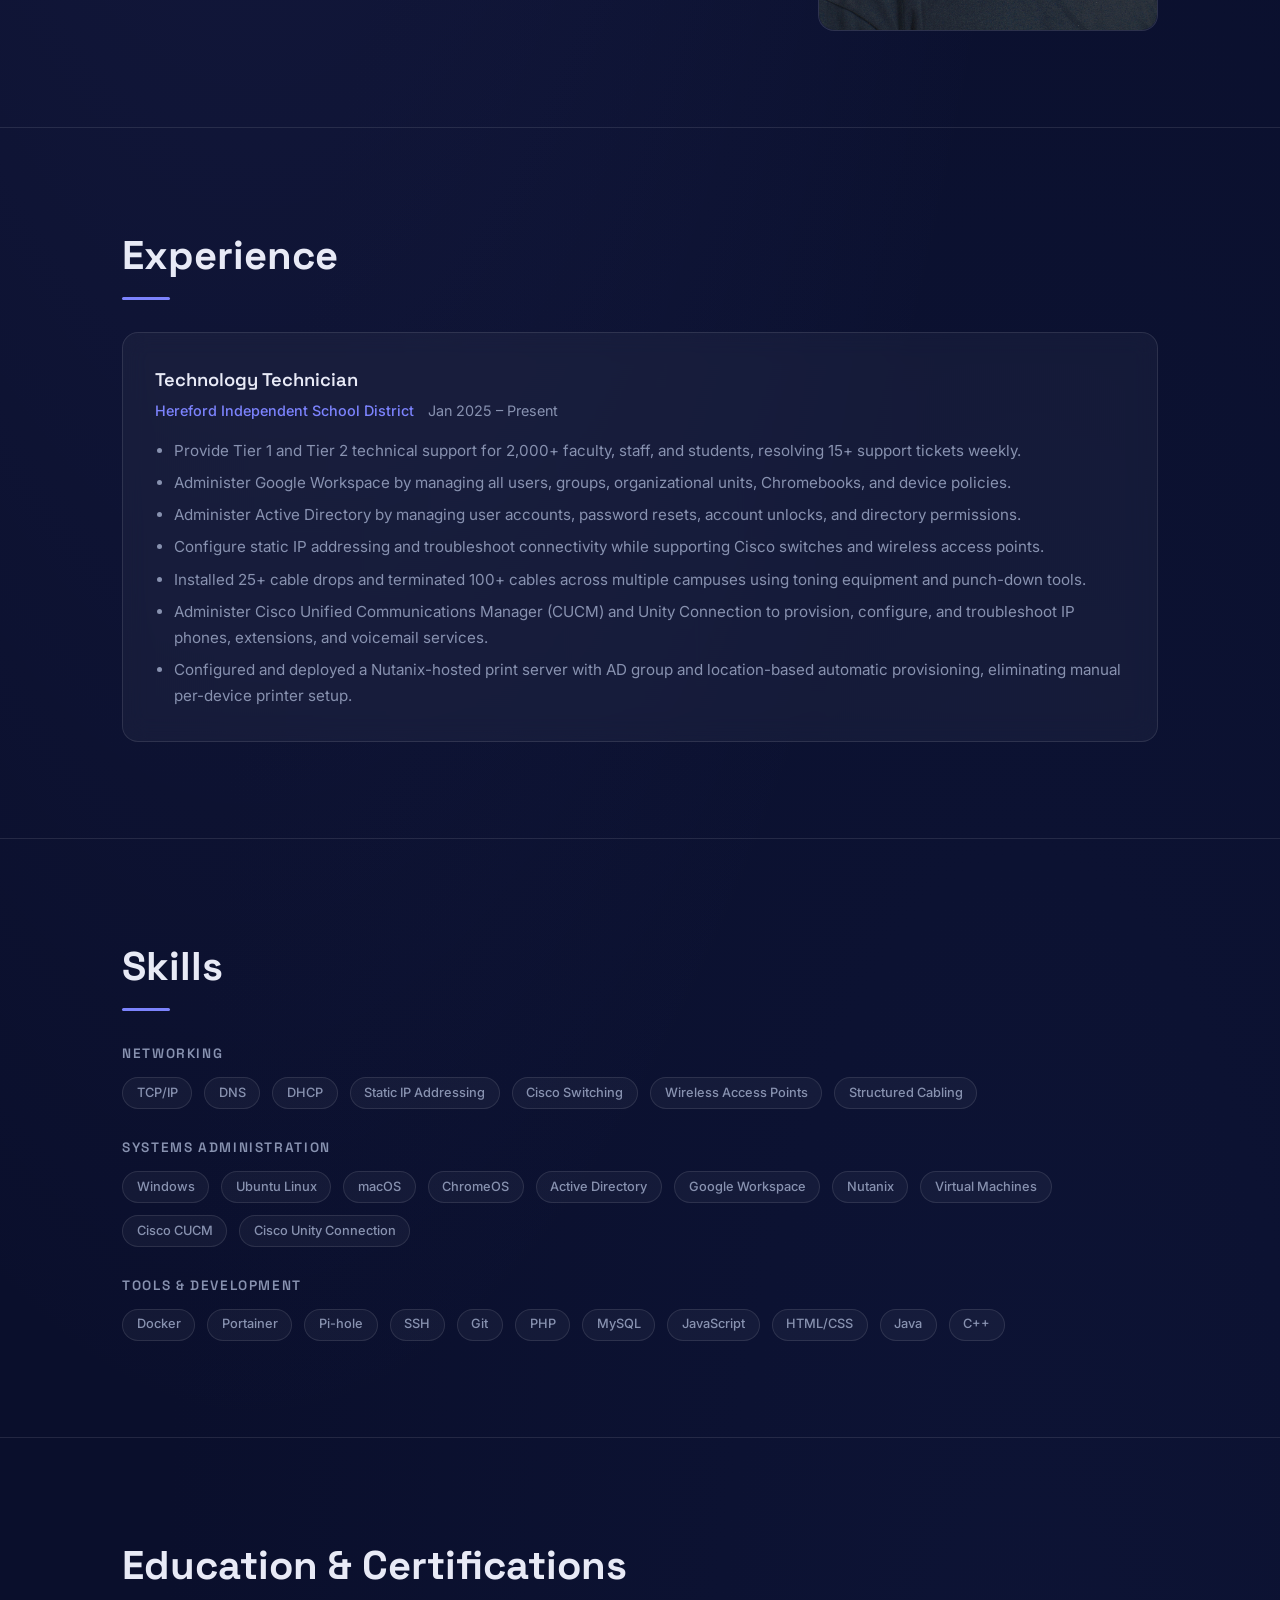
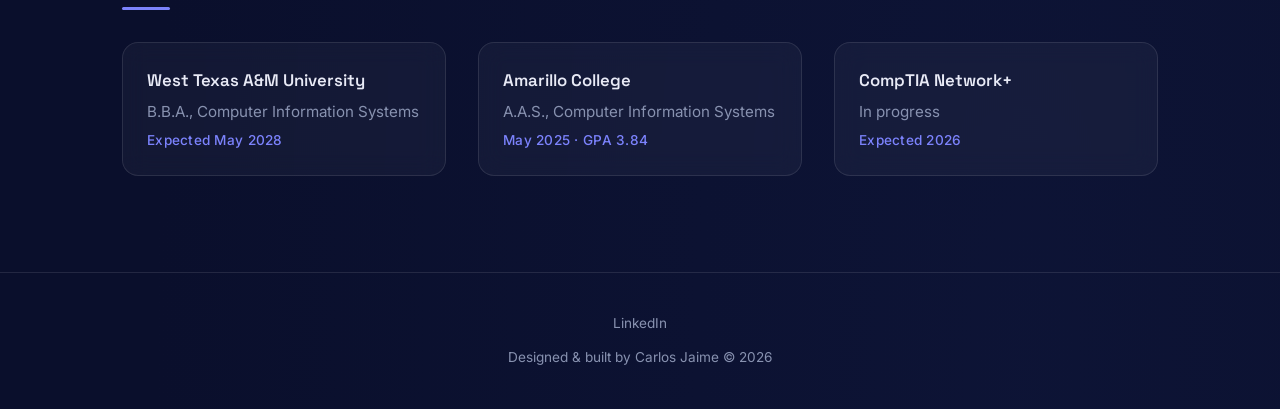
==== commit 2fd1b02a: "Refocus site on IT/sysadmin role and expand from resume Rewrite hero, About, and meta copy around th" ====
--- a/index.html
+++ b/index.html
@@ -3,8 +3,8 @@
 <head>
   <meta charset="UTF-8">
   <meta name="viewport" content="width=device-width, initial-scale=1.0">
-  <meta name="description" content="Portfolio of Carlos Jaime — Full-Stack Developer specializing in web technologies.">
-  <title>Carlos Jaime — Developer</title>
+  <meta name="description" content="Portfolio of Carlos Jaime — Technology Technician working across networking, systems administration, and IT infrastructure.">
+  <title>Carlos Jaime — Technology Technician</title>
   <link rel="icon" type="image/svg+xml" href="favicon.svg">
   <link rel="stylesheet" href="css/style.css">
 </head>
@@ -31,7 +31,8 @@
         <p class="hero__greeting">Hi, I'm</p>
         <h1 class="hero__name">Carlos Jaime</h1>
         <p class="hero__tagline">
-          Full-Stack Developer, passionate about building web apps and tools.
+          Technology Technician working across networking, systems administration,
+          and IT infrastructure — with a developer's habit of building the tools I need.
         </p>
         <div class="hero__actions">
           <a href="projects.html" class="btn btn--solid">See My Work</a>
@@ -47,19 +48,21 @@
         <div class="bio__grid">
           <div class="bio__text">
             <p>
-              I'm a developer based in Texas with a background in Computer Information Systems.
-              My degree gave me the foundation, but the coding classes and the projects I built
-              on my own taught me the most.
+              I'm an IT professional based in Amarillo, Texas, currently working as a
+              Technology Technician at Hereford ISD. My day-to-day covers Tier 1/2 support,
+              Active Directory and Google Workspace administration, Cisco networking, and
+              hands-on cable and infrastructure work across a district serving 2,000+ users.
             </p>
             <p>
-              I enjoy building web apps and tools — things that solve real problems and are
-              actually pleasant to use. I'm still exploring automation but it's on my list.
-              Right now I'm looking for my first developer role where I can keep growing and
-              contribute to something meaningful.
+              I studied Computer Information Systems at Amarillo College and I'm continuing
+              toward a BBA at West Texas A&amp;M. I'm currently preparing for the CompTIA
+              Network+ and deepening my Linux, networking, and virtualization skills through
+              a self-hosted home lab.
             </p>
             <p>
-              Outside of code I'm into reading, gaming, and working on small projects.
-              I have a startup idea I'm planning to kick off this summer.
+              I also build. My coding background means I reach for scripts, small web apps,
+              and full-stack projects to solve problems that come up in the work — and I keep
+              those projects in the open so anyone can see how I think.
             </p>
           </div>
           <div class="bio__image-card glass-card">
@@ -69,21 +72,112 @@
       </div>
     </section>
 
+    <!-- ── Experience ─────────────────────────────────────────────────────── -->
+    <section class="experience section" id="experience">
+      <div class="container">
+        <h2 class="section-title">Experience</h2>
+        <div class="experience__list">
+
+          <article class="experience-item glass-card">
+            <header class="experience-item__header">
+              <h3 class="experience-item__role">Technology Technician</h3>
+              <p class="experience-item__meta">
+                <span class="experience-item__org">Hereford Independent School District</span>
+                <span class="experience-item__dates">Jan 2025 – Present</span>
+              </p>
+            </header>
+            <ul class="experience-item__bullets">
+              <li>Provide Tier 1 and Tier 2 technical support for 2,000+ faculty, staff, and students, resolving 15+ support tickets weekly.</li>
+              <li>Administer Google Workspace by managing all users, groups, organizational units, Chromebooks, and device policies.</li>
+              <li>Administer Active Directory by managing user accounts, password resets, account unlocks, and directory permissions.</li>
+              <li>Configure static IP addressing and troubleshoot connectivity while supporting Cisco switches and wireless access points.</li>
+              <li>Installed 25+ cable drops and terminated 100+ cables across multiple campuses using toning equipment and punch-down tools.</li>
+              <li>Administer Cisco Unified Communications Manager (CUCM) and Unity Connection to provision, configure, and troubleshoot IP phones, extensions, and voicemail services.</li>
+              <li>Configured and deployed a Nutanix-hosted print server with AD group and location-based automatic provisioning, eliminating manual per-device printer setup.</li>
+            </ul>
+          </article>
+
+        </div>
+      </div>
+    </section>
+
     <!-- ── Skills ─────────────────────────────────────────────────────────── -->
     <section class="skills section" id="skills">
       <div class="container">
         <h2 class="section-title">Skills</h2>
-        <div class="skills__grid">
-          <span class="skill-chip">HTML5</span>
-          <span class="skill-chip">CSS3</span>
-          <span class="skill-chip">JavaScript</span>
-          <span class="skill-chip">PHP</span>
-          <span class="skill-chip">Java</span>
-          <span class="skill-chip">SQL</span>
-          <span class="skill-chip">REST APIs</span>
-          <span class="skill-chip">Git</span>
-          <span class="skill-chip">System Administration</span>
-          <span class="skill-chip">Help Desk Support</span>
+
+        <div class="skills__group">
+          <h3 class="skills__group-title">Networking</h3>
+          <div class="skills__grid">
+            <span class="skill-chip">TCP/IP</span>
+            <span class="skill-chip">DNS</span>
+            <span class="skill-chip">DHCP</span>
+            <span class="skill-chip">Static IP Addressing</span>
+            <span class="skill-chip">Cisco Switching</span>
+            <span class="skill-chip">Wireless Access Points</span>
+            <span class="skill-chip">Structured Cabling</span>
+          </div>
+        </div>
+
+        <div class="skills__group">
+          <h3 class="skills__group-title">Systems Administration</h3>
+          <div class="skills__grid">
+            <span class="skill-chip">Windows</span>
+            <span class="skill-chip">Ubuntu Linux</span>
+            <span class="skill-chip">macOS</span>
+            <span class="skill-chip">ChromeOS</span>
+            <span class="skill-chip">Active Directory</span>
+            <span class="skill-chip">Google Workspace</span>
+            <span class="skill-chip">Nutanix</span>
+            <span class="skill-chip">Virtual Machines</span>
+            <span class="skill-chip">Cisco CUCM</span>
+            <span class="skill-chip">Cisco Unity Connection</span>
+          </div>
+        </div>
+
+        <div class="skills__group">
+          <h3 class="skills__group-title">Tools &amp; Development</h3>
+          <div class="skills__grid">
+            <span class="skill-chip">Docker</span>
+            <span class="skill-chip">Portainer</span>
+            <span class="skill-chip">Pi-hole</span>
+            <span class="skill-chip">SSH</span>
+            <span class="skill-chip">Git</span>
+            <span class="skill-chip">PHP</span>
+            <span class="skill-chip">MySQL</span>
+            <span class="skill-chip">JavaScript</span>
+            <span class="skill-chip">HTML/CSS</span>
+            <span class="skill-chip">Java</span>
+            <span class="skill-chip">C++</span>
+          </div>
+        </div>
+      </div>
+    </section>
+
+    <!-- ── Education ──────────────────────────────────────────────────────── -->
+    <section class="education section" id="education">
+      <div class="container">
+        <h2 class="section-title">Education &amp; Certifications</h2>
+        <div class="education__list">
+
+          <article class="education-item glass-card">
+            <h3 class="education-item__school">West Texas A&amp;M University</h3>
+            <p class="education-item__degree">B.B.A., Computer Information Systems</p>
+            <p class="education-item__meta">Expected May 2028</p>
+          </article>
+
+          <article class="education-item glass-card">
+            <h3 class="education-item__school">Amarillo College</h3>
+            <p class="education-item__degree">A.A.S., Computer Information Systems</p>
+            <p class="education-item__meta">May 2025 &middot; GPA 3.84</p>
+          </article>
+
+          <article class="education-item glass-card">
+            <h3 class="education-item__school">CompTIA Network+</h3>
+            <p class="education-item__degree">In progress</p>
+            <p class="education-item__meta">Expected 2026</p>
+          </article>
+
         </div>
       </div>
     </section>
--- a/css/style.css
+++ b/css/style.css
@@ -401,11 +401,114 @@
   border-top: 1px solid var(--color-glass-border);
 }
 
+.skills__group {
+  margin-top: 2rem;
+}
+
+.skills__group + .skills__group {
+  margin-top: 1.75rem;
+}
+
+.skills__group-title {
+  font-family: var(--font-display);
+  font-weight: 600;
+  font-size: 0.85rem;
+  letter-spacing: 0.12em;
+  text-transform: uppercase;
+  color: var(--color-text-muted);
+  margin-bottom: 0.75rem;
+}
+
 .skills__grid {
   display: flex;
   flex-wrap: wrap;
   gap: 0.75rem;
+}
+
+/* Experience */
+.experience {
+  border-top: 1px solid var(--color-glass-border);
+}
+
+.experience__list {
+  display: flex;
+  flex-direction: column;
+  gap: 1.5rem;
   margin-top: 2rem;
+}
+
+.experience-item__header {
+  margin-bottom: 1rem;
+}
+
+.experience-item__role {
+  font-family: var(--font-display);
+  font-weight: 600;
+  font-size: 1.15rem;
+  color: var(--color-text-primary);
+}
+
+.experience-item__meta {
+  display: flex;
+  flex-wrap: wrap;
+  gap: 0.4rem 0.9rem;
+  color: var(--color-text-muted);
+  font-size: 0.9rem;
+  margin-top: 0.25rem;
+}
+
+.experience-item__org {
+  color: var(--color-accent);
+  font-weight: 500;
+}
+
+.experience-item__bullets {
+  list-style: disc;
+  padding-left: 1.2rem;
+  color: var(--color-text-muted);
+  font-size: 0.95rem;
+  line-height: 1.7;
+}
+
+.experience-item__bullets li + li {
+  margin-top: 0.4rem;
+}
+
+/* Education */
+.education {
+  border-top: 1px solid var(--color-glass-border);
+}
+
+.education__list {
+  display: grid;
+  grid-template-columns: repeat(auto-fit, minmax(240px, 1fr));
+  gap: var(--space-gap);
+  margin-top: 2rem;
+}
+
+.education-item {
+  padding: 1.5rem;
+}
+
+.education-item__school {
+  font-family: var(--font-display);
+  font-weight: 600;
+  font-size: 1.05rem;
+  color: var(--color-text-primary);
+  margin-bottom: 0.35rem;
+}
+
+.education-item__degree {
+  color: var(--color-text-muted);
+  font-size: 0.95rem;
+  margin-bottom: 0.35rem;
+}
+
+.education-item__meta {
+  color: var(--color-accent);
+  font-size: 0.85rem;
+  font-weight: 500;
+  letter-spacing: 0.02em;
 }
 
 /* ═══════════════════════════════════════════════════════════════════════════
@@ -595,6 +698,39 @@
   font-size: 0.95rem;
 }
 
+.contact-meta {
+  margin-top: 1.75rem;
+  display: grid;
+  grid-template-columns: repeat(auto-fit, minmax(180px, 1fr));
+  gap: 1rem;
+  text-align: center;
+}
+
+.contact-meta__item {
+  display: flex;
+  flex-direction: column;
+  gap: 0.25rem;
+}
+
+.contact-meta__label {
+  font-size: 0.75rem;
+  font-weight: 500;
+  color: var(--color-text-muted);
+  letter-spacing: 0.12em;
+  text-transform: uppercase;
+}
+
+.contact-meta__value {
+  font-size: 0.95rem;
+  font-weight: 500;
+  color: var(--color-accent);
+  transition: color var(--transition-base);
+}
+
+a.contact-meta__value:hover {
+  color: var(--color-text-primary);
+}
+
 /* ═══════════════════════════════════════════════════════════════════════════
    RESPONSIVE — 768px
 ═══════════════════════════════════════════════════════════════════════════ */
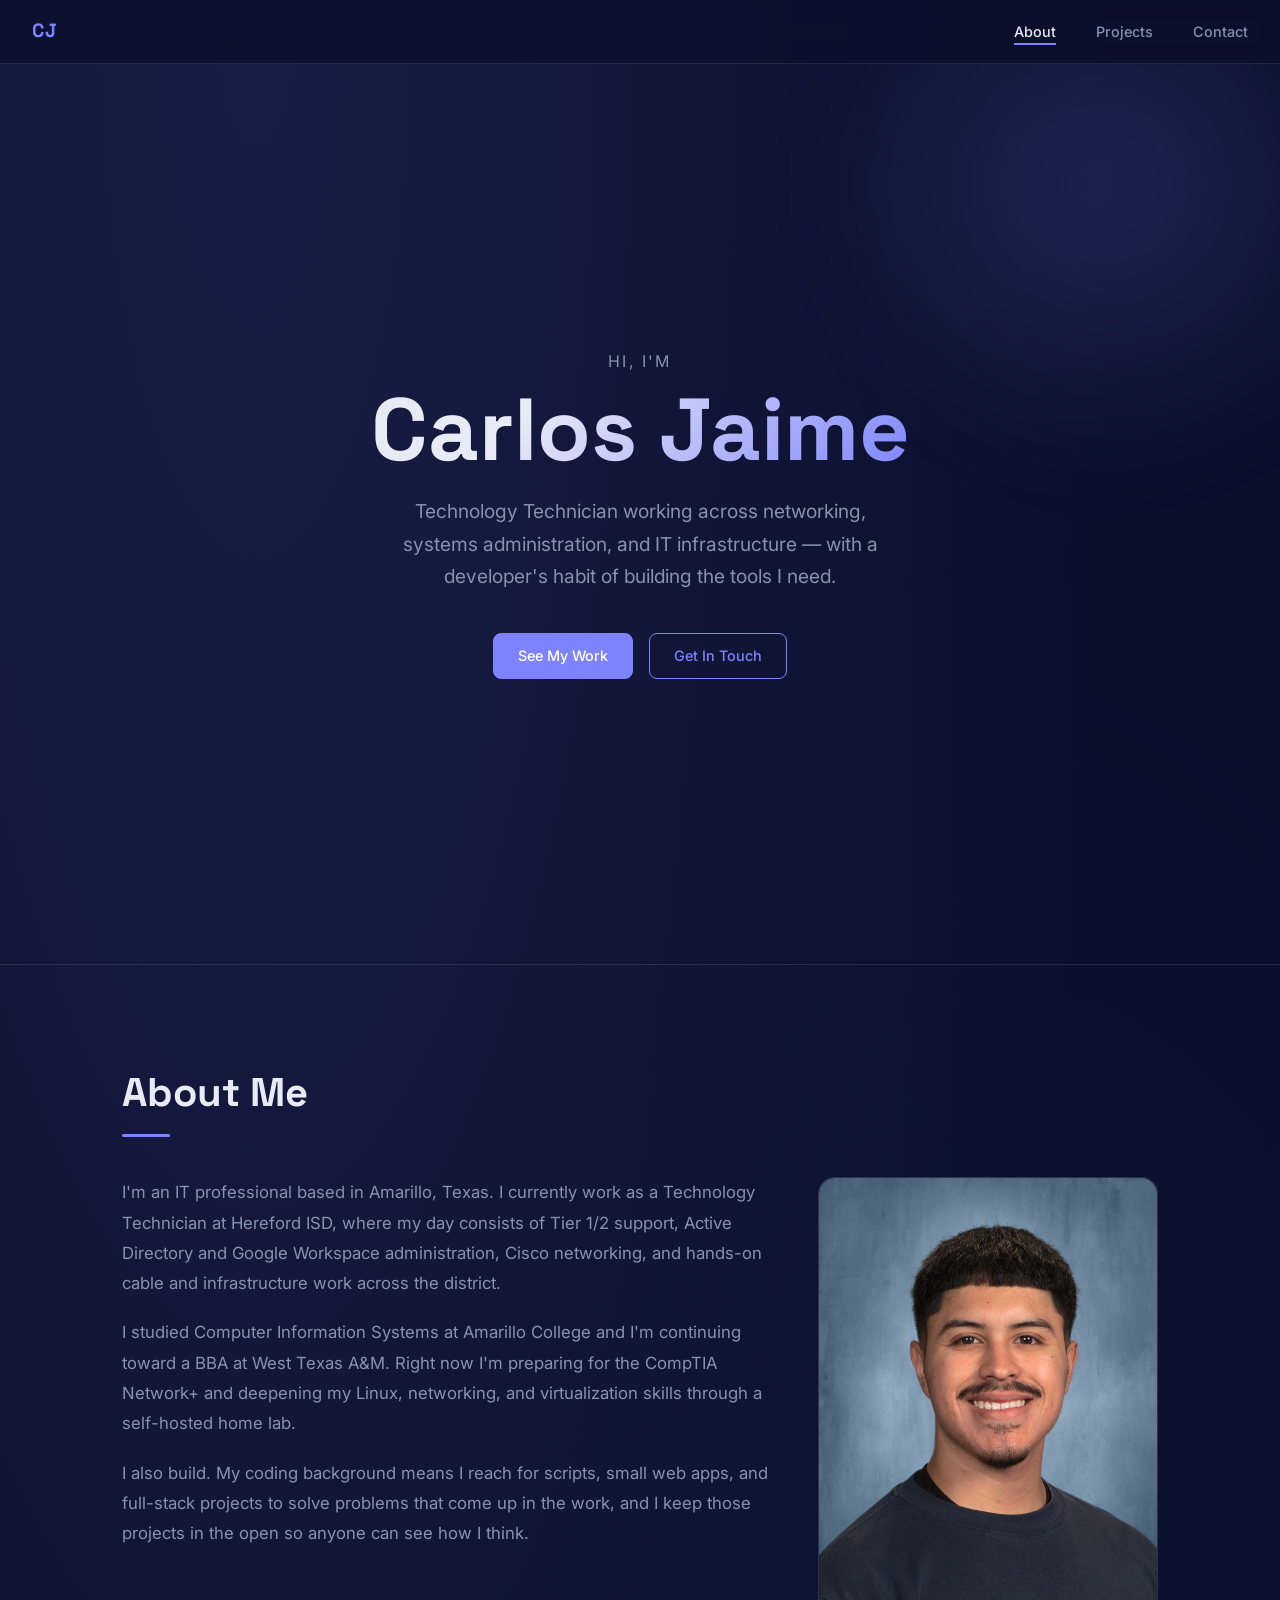
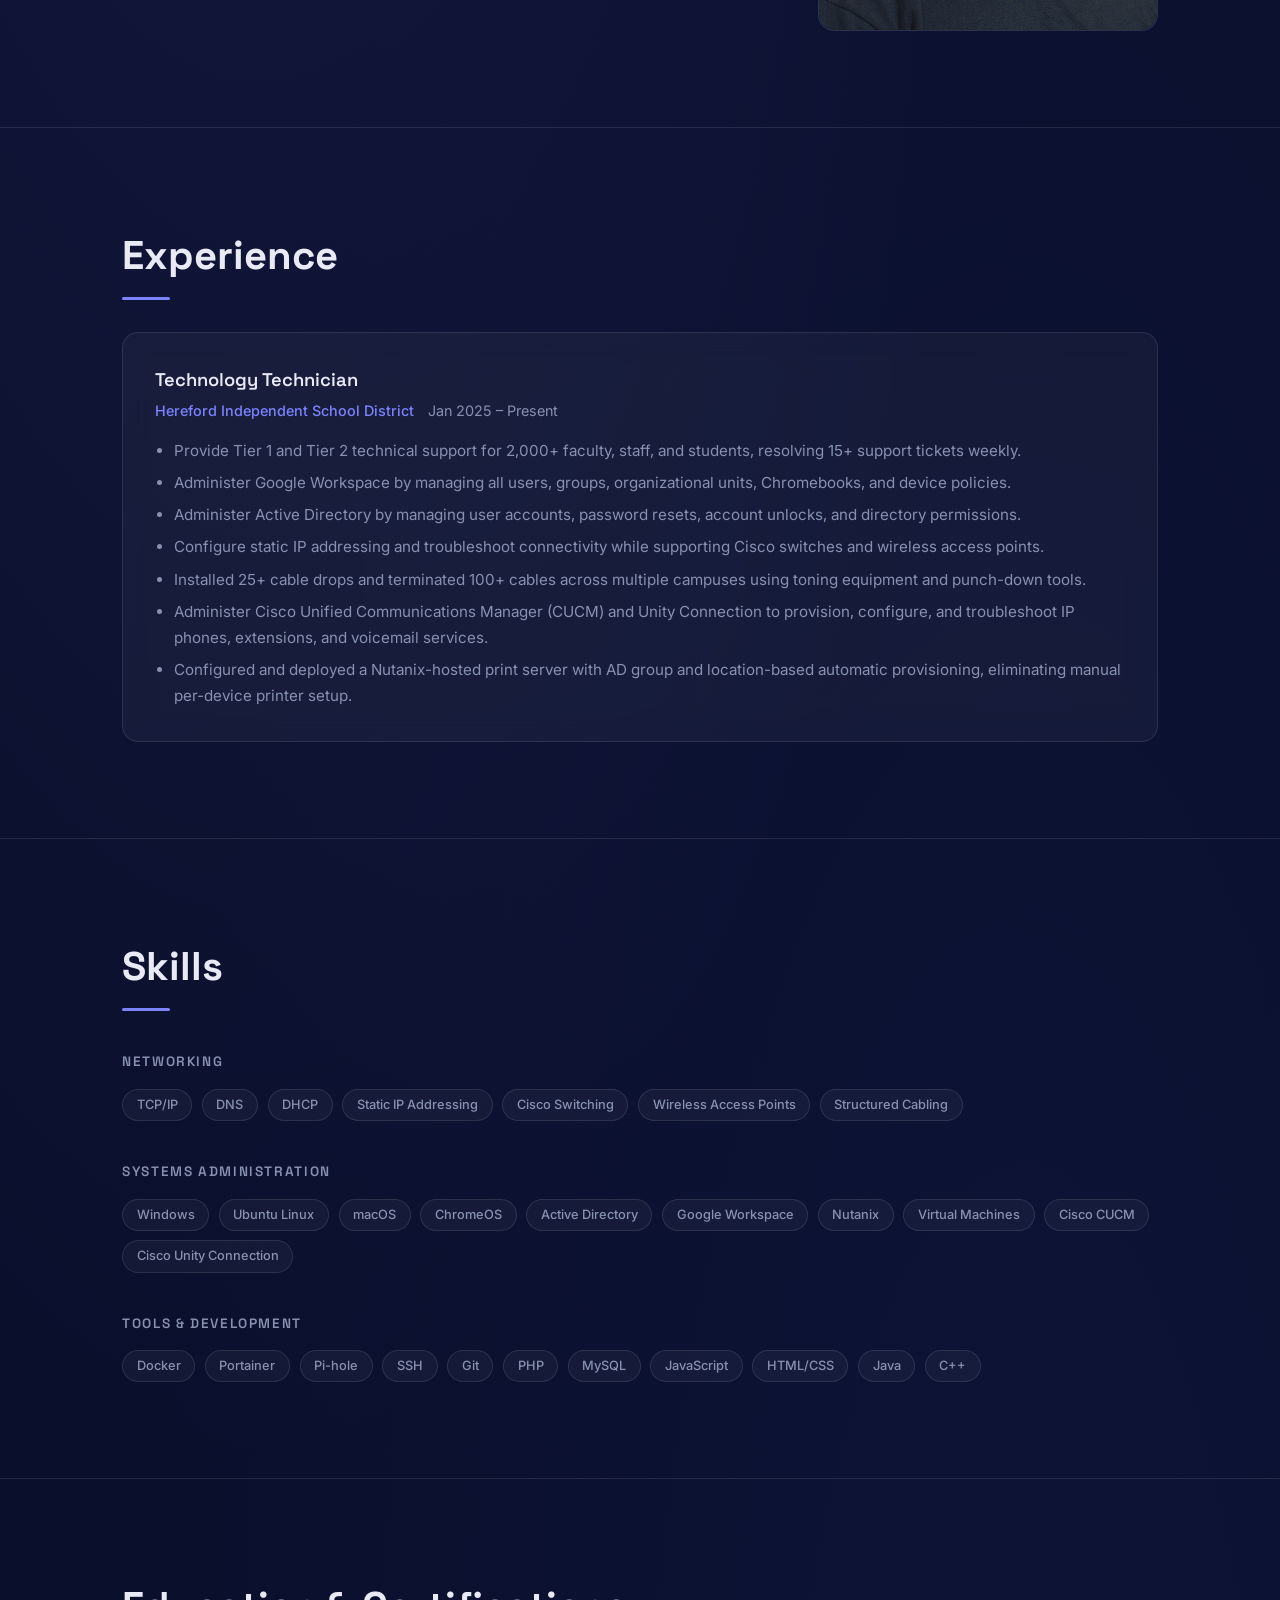
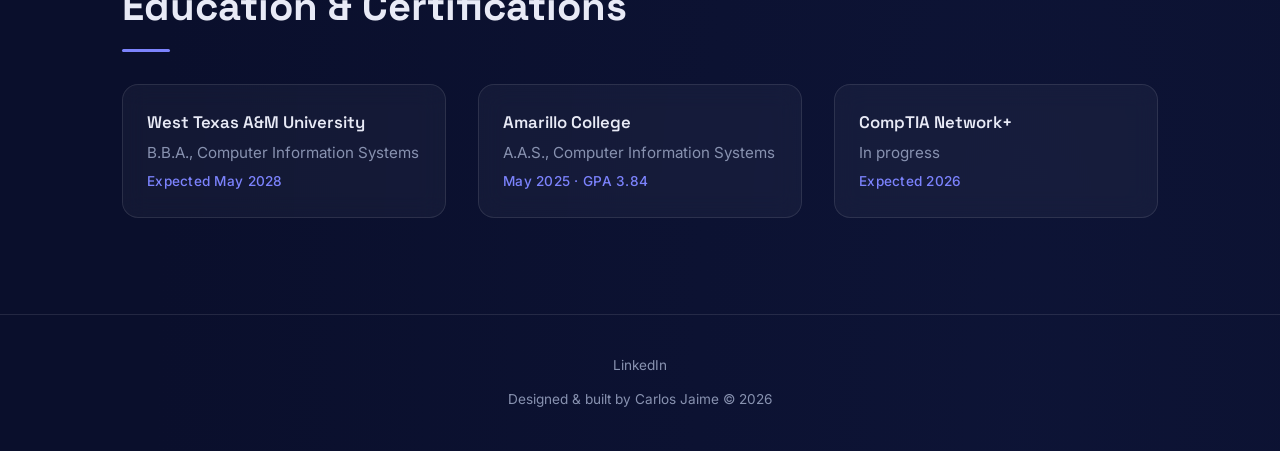
==== commit f5fc50ba: "Tweak About Me, tighten Skills spacing, restyle contact meta Rewrite About Me for a more natural voi" ====
--- a/index.html
+++ b/index.html
@@ -48,21 +48,21 @@
         <div class="bio__grid">
           <div class="bio__text">
             <p>
-              I'm an IT professional based in Amarillo, Texas, currently working as a
-              Technology Technician at Hereford ISD. My day-to-day covers Tier 1/2 support,
-              Active Directory and Google Workspace administration, Cisco networking, and
-              hands-on cable and infrastructure work across a district serving 2,000+ users.
+              I'm an IT professional based in Amarillo, Texas. I currently work as a
+              Technology Technician at Hereford ISD, where my day consists of Tier 1/2
+              support, Active Directory and Google Workspace administration, Cisco
+              networking, and hands-on cable and infrastructure work across the district.
             </p>
             <p>
               I studied Computer Information Systems at Amarillo College and I'm continuing
-              toward a BBA at West Texas A&amp;M. I'm currently preparing for the CompTIA
-              Network+ and deepening my Linux, networking, and virtualization skills through
-              a self-hosted home lab.
+              toward a BBA at West Texas A&amp;M. Right now I'm preparing for the CompTIA
+              Network+ and deepening my Linux, networking, and virtualization skills
+              through a self-hosted home lab.
             </p>
             <p>
               I also build. My coding background means I reach for scripts, small web apps,
-              and full-stack projects to solve problems that come up in the work — and I keep
-              those projects in the open so anyone can see how I think.
+              and full-stack projects to solve problems that come up in the work, and I
+              keep those projects in the open so anyone can see how I think.
             </p>
           </div>
           <div class="bio__image-card glass-card">
--- a/css/style.css
+++ b/css/style.css
@@ -402,11 +402,7 @@
 }
 
 .skills__group {
-  margin-top: 2rem;
-}
-
-.skills__group + .skills__group {
-  margin-top: 1.75rem;
+  margin-top: 2.5rem;
 }
 
 .skills__group-title {
@@ -416,13 +412,13 @@
   letter-spacing: 0.12em;
   text-transform: uppercase;
   color: var(--color-text-muted);
-  margin-bottom: 0.75rem;
+  margin-bottom: 1rem;
 }
 
 .skills__grid {
   display: flex;
   flex-wrap: wrap;
-  gap: 0.75rem;
+  gap: 0.6rem;
 }
 
 /* Experience */
@@ -700,9 +696,10 @@
 
 .contact-meta {
   margin-top: 1.75rem;
-  display: grid;
-  grid-template-columns: repeat(auto-fit, minmax(180px, 1fr));
-  gap: 1rem;
+  display: flex;
+  flex-wrap: wrap;
+  justify-content: center;
+  gap: 1.25rem 2.5rem;
   text-align: center;
 }
 
@@ -713,22 +710,23 @@
 }
 
 .contact-meta__label {
-  font-size: 0.75rem;
+  font-size: 0.72rem;
   font-weight: 500;
   color: var(--color-text-muted);
-  letter-spacing: 0.12em;
+  letter-spacing: 0.14em;
   text-transform: uppercase;
+  opacity: 0.75;
 }
 
 .contact-meta__value {
-  font-size: 0.95rem;
-  font-weight: 500;
-  color: var(--color-accent);
+  font-size: 0.9rem;
+  font-weight: 400;
+  color: var(--color-text-muted);
   transition: color var(--transition-base);
 }
 
 a.contact-meta__value:hover {
-  color: var(--color-text-primary);
+  color: var(--color-accent);
 }
 
 /* ═══════════════════════════════════════════════════════════════════════════
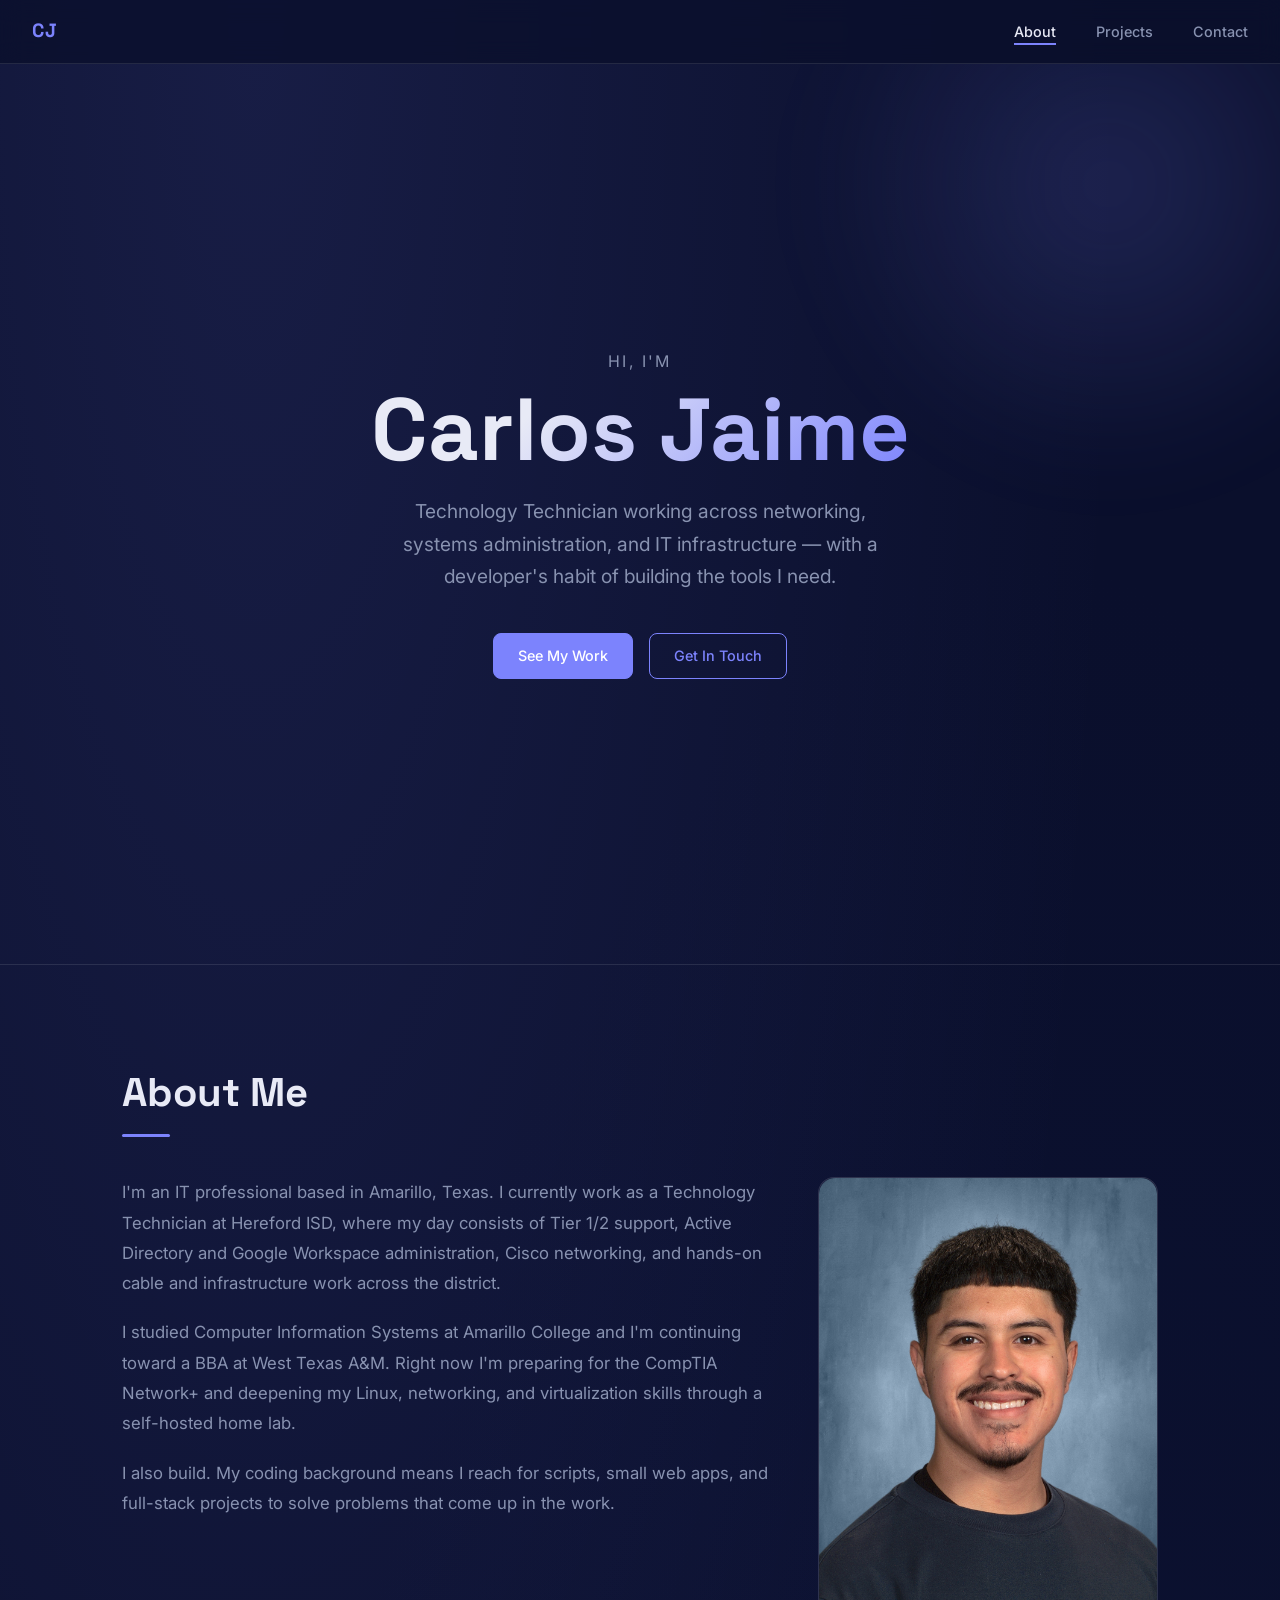
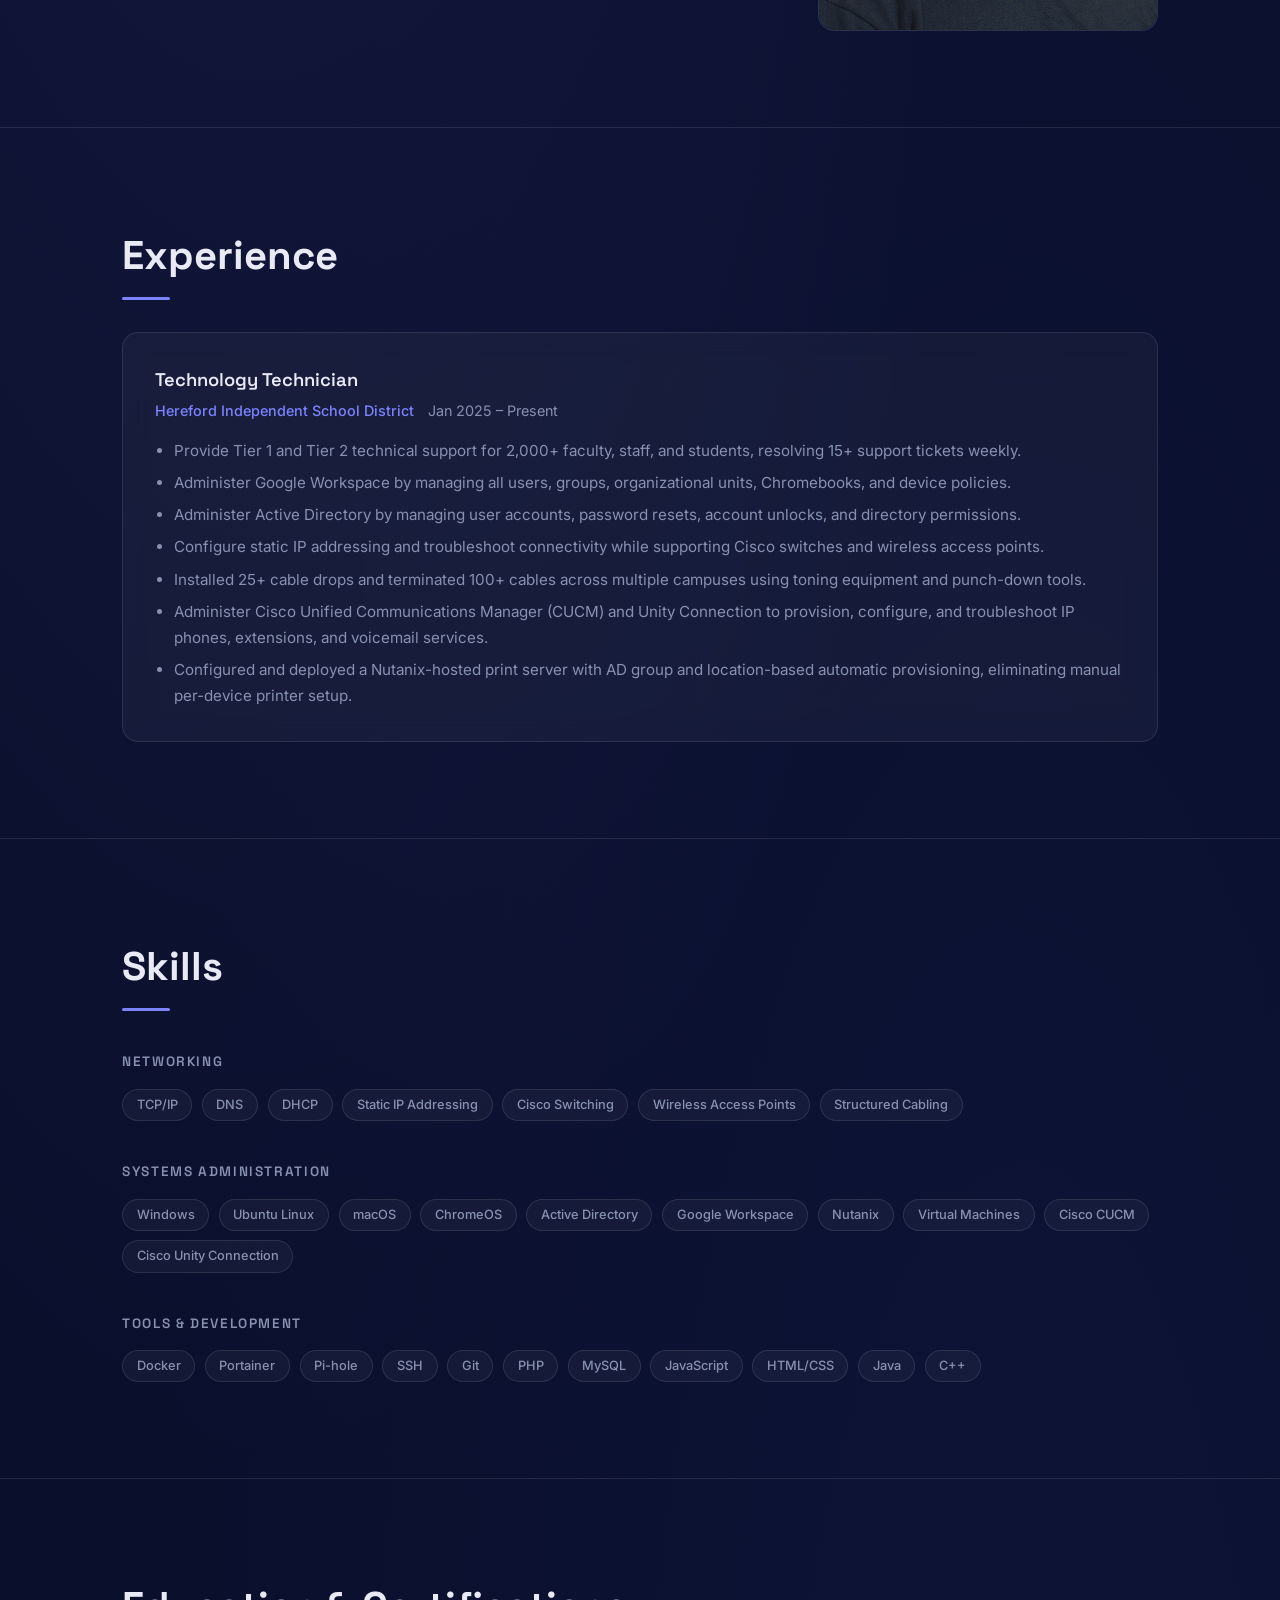
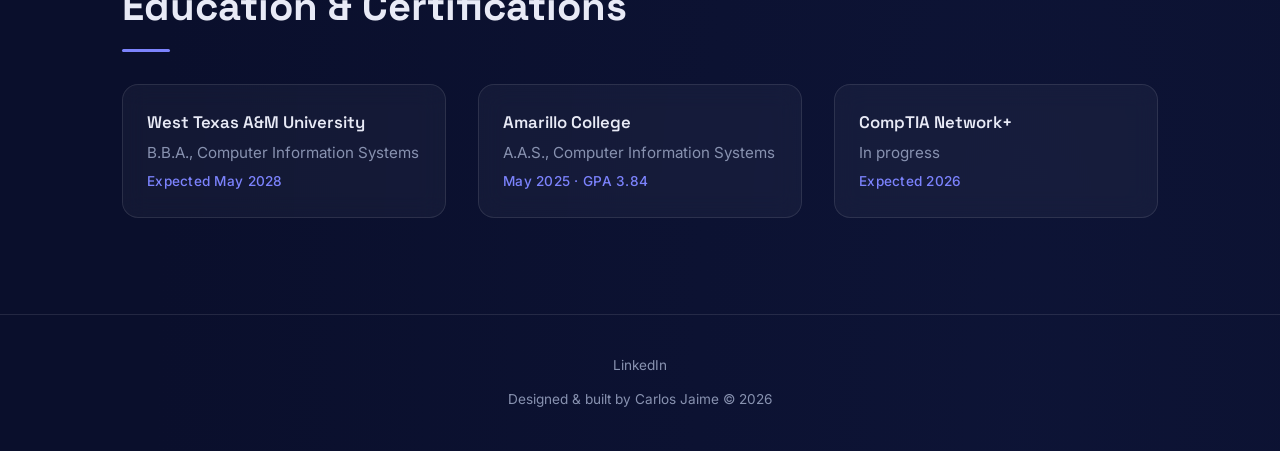
==== commit 44dc1e05: "Trim About Me closing sentence Cut the "keep those projects in the open" tail so the paragraph ends " ====
--- a/index.html
+++ b/index.html
@@ -61,8 +61,7 @@
             </p>
             <p>
               I also build. My coding background means I reach for scripts, small web apps,
-              and full-stack projects to solve problems that come up in the work, and I
-              keep those projects in the open so anyone can see how I think.
+              and full-stack projects to solve problems that come up in the work.
             </p>
           </div>
           <div class="bio__image-card glass-card">
